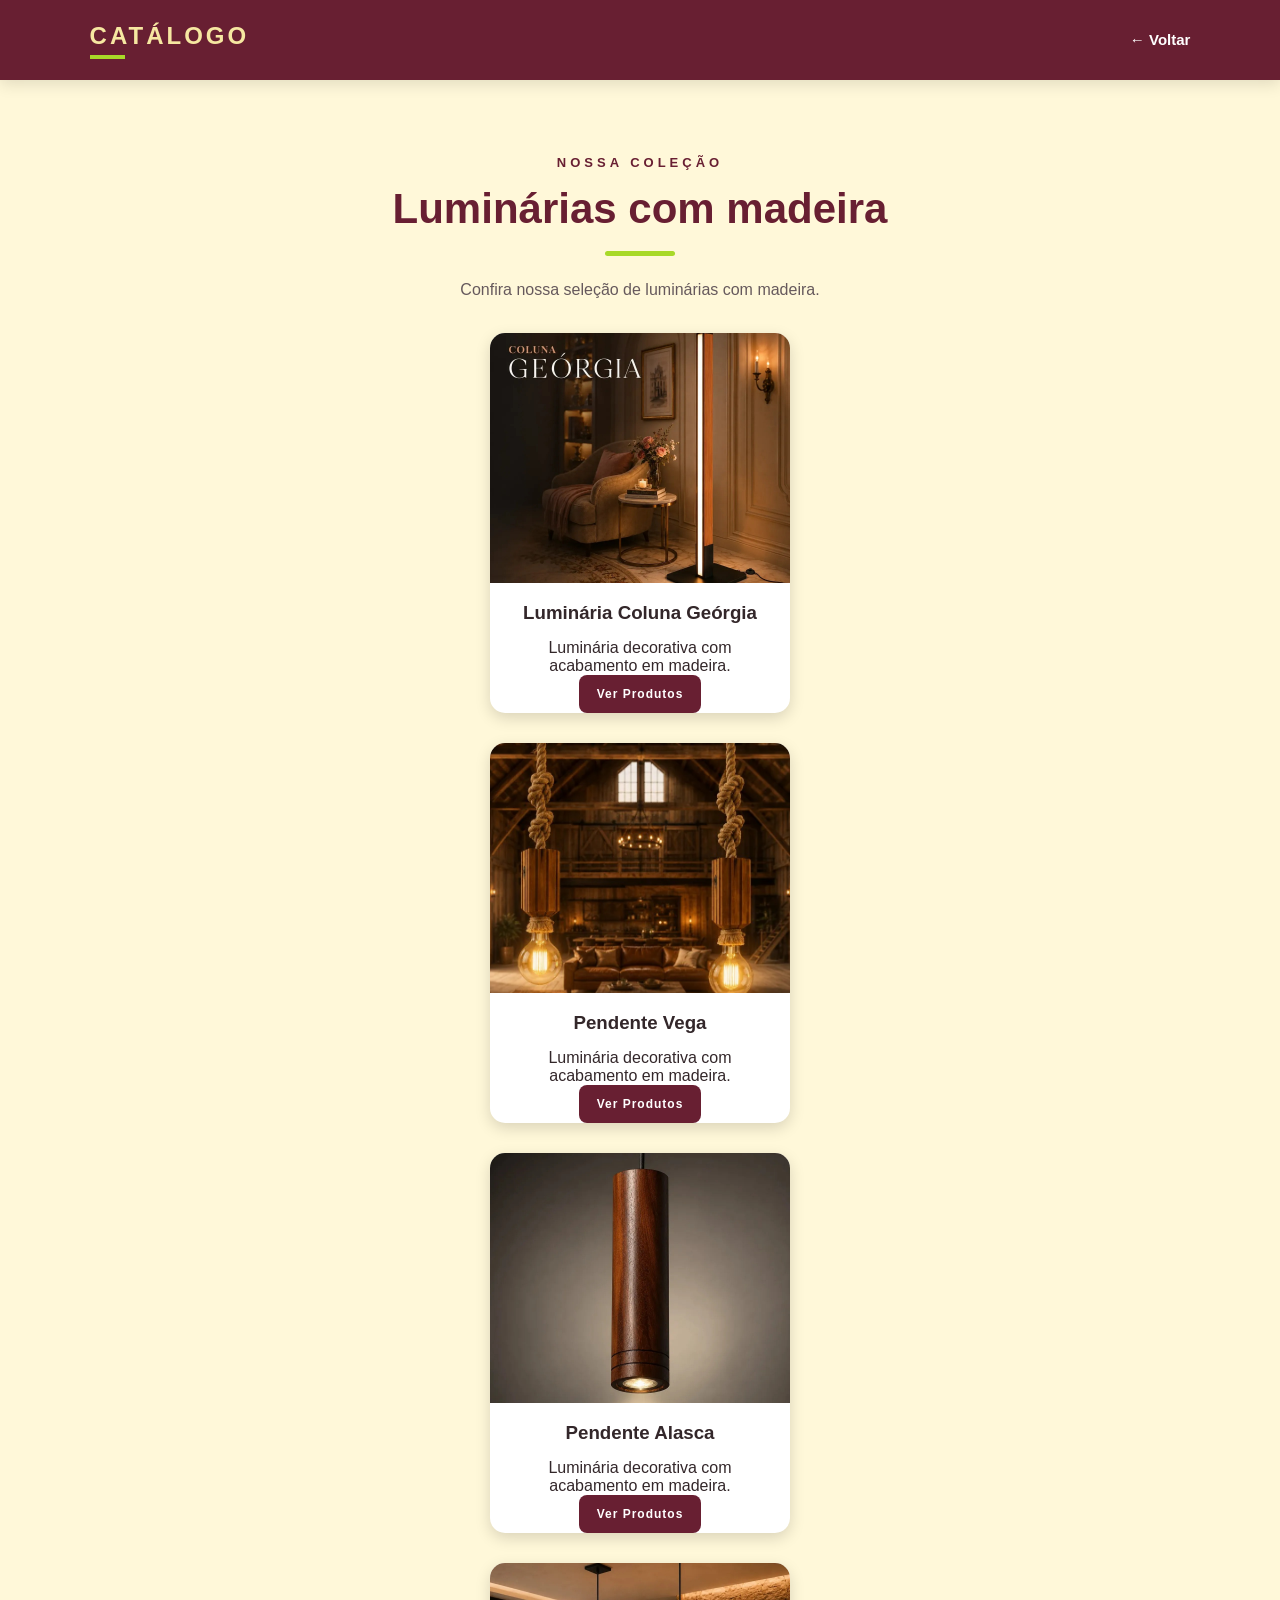
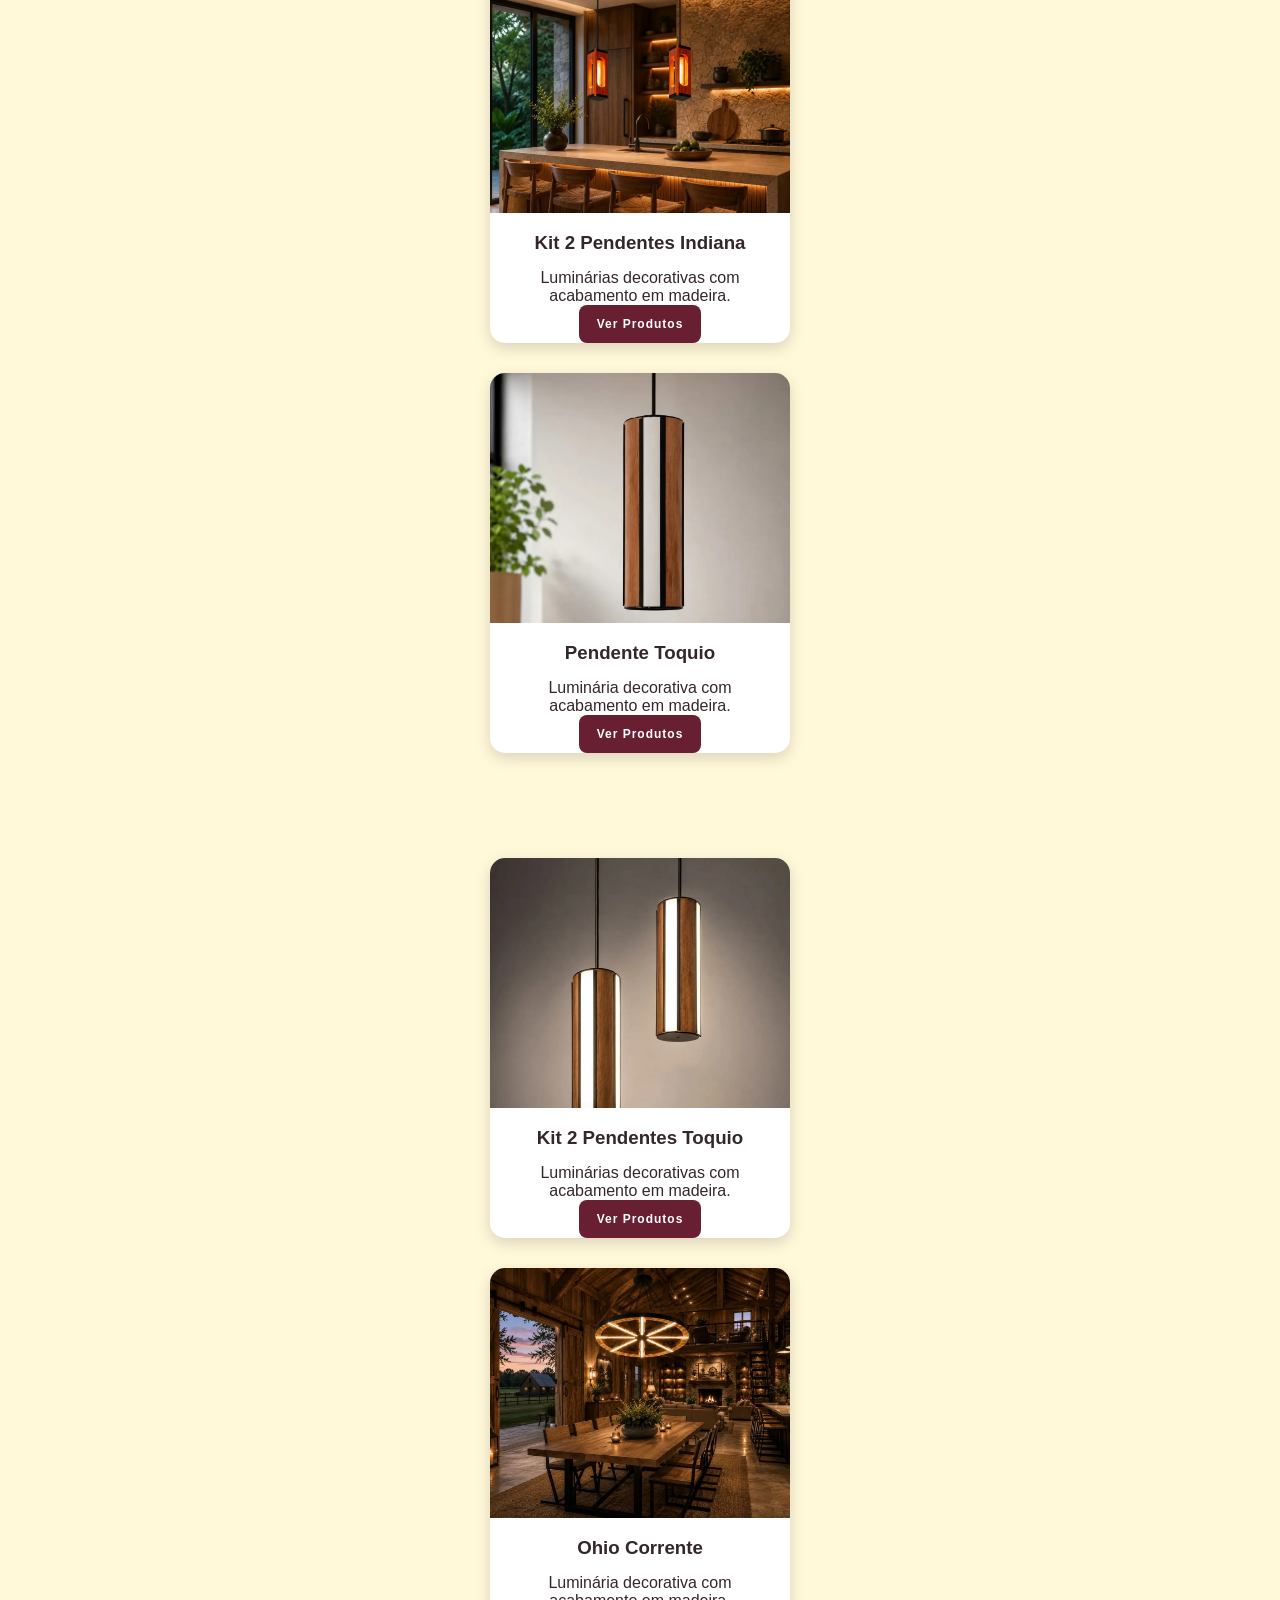
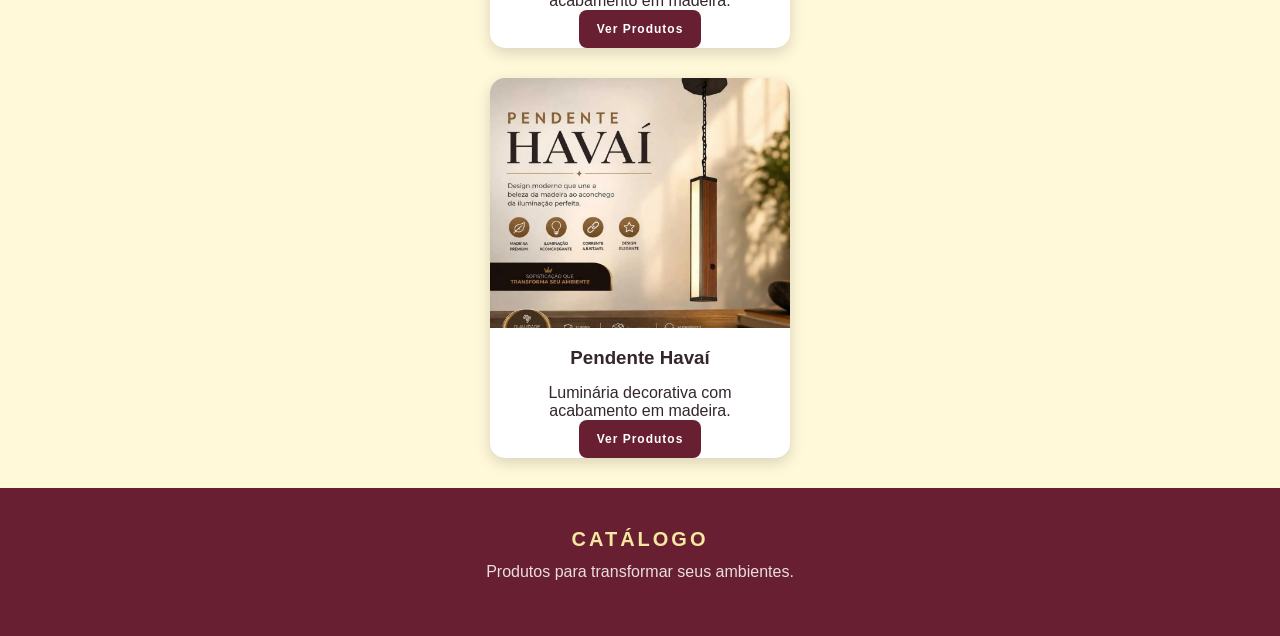
==== luminaria-madeira.html @ 4311e9a2 "Add files via upload" ====
<!DOCTYPE html>
<html lang="pt-br">

<head>
    <meta charset="UTF-8">
    <meta name="viewport" content="width=device-width, initial-scale=1.0">
    <title>Luminárias com Madeira</title>

    <link rel="stylesheet" href="style.css">
</head>

<body>

    <header>

        <div class="logo">
            CATÁLOGO
        </div>

        <nav>
            <a href="index.html">← Voltar</a>
        </nav>

    </header>

    <main>

        <section class="introducao">

            <p class="subtitulo">NOSSA COLEÇÃO</p>

            <h1>Luminárias com madeira</h1>

            <div class="linha-decorativa"></div>

            <p class="descricao">
                Confira nossa seleção de luminárias com madeira.
            </p>

            <div class="produto">
                <img src="lumimadeira1.jpg" alt="Luminária Coluna Geórgia">

                <h3>Luminária Coluna Geórgia</h3>
                <p>
                    Luminária decorativa com acabamento em madeira.
                
                </p>
                <a href="https://www.mercadolivre.com.br/luminaria-europeia-chao-coluna-georgia-madeira-macica-sala/up/MLBU4331470959?pdp_filters=item_id%3AMLB4907155033&matt_tool=38524122#origin=share&sid=share&wid=MLB4907155033&action=copy" target="_blank" class="botao">
                  Ver Produtos
                </a>
            </div>

             <div class="produto">
                <img src="lumimadeira2.png" alt="Pendente Vega">

                <h3>Pendente Vega</h3>
                <p>
                    Luminária decorativa com acabamento em madeira.
                
                </p>
                <a href="https://www.mercadolivre.com.br/pendente-madeira-macica-e-corda-rustico-com-lampada/up/MLBU4342665678?pdp_filters=item_id%3AMLB4901611303&matt_tool=38524122&ua=Ly9K7rNHJAlGbEBSDoLhAKdr9fubIx6uHTnP1hQqVkFIDdyT#origin=share&sid=share&wid=MLB4901611303&action=copy" target="_blank" class="botao">
                  Ver Produtos
                </a>
            </div>

             <div class="produto">
                <img src="lumimadeira3.png" alt="Pendente Alasca">

                <h3>Pendente Alasca</h3>
                <p>
                    Luminária decorativa com acabamento em madeira.
                
                </p>
                <a href="https://www.mercadolivre.com.br/spot-pendente-alasca-led-madeira-teto-direcionavel-7w/up/MLBU4324089430?pdp_filters=item_id%3AMLB4893243059&matt_tool=38524122&ua=d6dALUUL7E9By0cmELNbXDSAazCf6r737sClYa7l7FTOV6yF#origin=share&sid=share&wid=MLB4893243059&action=copy" target="_blank" class="botao">
                  Ver Produtos
                </a>
            </div>

            <div class="produto">
                <img src="lumimadeira4.jpg" alt="Kit 2 Pendentes Indiana">

                <h3>Kit 2 Pendentes Indiana</h3>
                <p>
                    Luminárias decorativas com acabamento em madeira.
                
                </p>
                <a href="https://www.mercadolivre.com.br/kit-2-pendente-vertical-indiana-e27-para-lampada-t30-4w-biv/up/MLBU4446849825?pdp_filters=item_id%3AMLB4953672215&attributes=COLOR%3AMLBU4446849825&matt_tool=38524122&ua=_TdAHFTKvfPqXlDRbjXsCIjTr7pTylJTgnE_tmw9tTJZkO7Q#origin=share&sid=share&wid=MLB4953672215&action=copy" target="_blank" class="botao">
                  Ver Produtos
                </a>
            </div>

            <div class="produto">
                <img src="lumimadeira5.jpg" alt="Pendente Toquio">

                <h3>Pendente Toquio</h3>
                <p>
                    Luminária decorativa com acabamento em madeira.
                
                </p>
                <a href="https://www.mercadolivre.com.br/pendente-vertical-toquio-madeira-macica-led-18w-2000lm-bivol/up/MLBU4390227346?pdp_filters=item_id%3AMLB4923242179&matt_tool=38524122&ua=jVMBgyjzSawdZmRCRTjImvGx90pwaL6gDAbIVPw_NLKu-Ykd#origin=share&sid=share&wid=MLB4923242179&action=copy" target="_blank" class="botao">
                  Ver Produtos
                </a>
            </div>
        </section>

         <div class="produto">
                <img src="lumimadeira6.jpg" alt="Kit 2 Pendentes Toquio">

                <h3>Kit 2 Pendentes Toquio</h3>
                <p>
                    Luminárias decorativas com acabamento em madeira.
                
                </p>
                <a href="https://www.mercadolivre.com.br/kit-2-pendentes-toquio-madeira-macica-led-18w-2000lm-biv/up/MLBU4523083836?pdp_filters=item_id%3AMLB7296012794&matt_tool=38524122&ua=DOeuZ9Yf65xNIz77amoz6bzMn_jE4a7JejJ4dv6SkRQExPUG#origin=share&sid=share&wid=MLB7296012794&action=copy" target="_blank" class="botao">
                  Ver Produtos
                </a>
            </div>

            <div class="produto">
                <img src="lumimadeira7.jpg" alt="Ohio Corrente">

                <h3>Ohio Corrente</h3>
                <p>
                    Luminária decorativa com acabamento em madeira.
                
                </p>
                <a href="https://www.mercadolivre.com.br/pendente-led-ohio-50w-madeira-macica-e-corrente/up/MLBU4461559975?pdp_filters=item_id%3AMLB7275226524&matt_tool=38524122&ua=Jq63ps0DpaVmz49heVE2nHLa3TvMG98jSvNe5Do2j-mtvQbP#origin=share&sid=share&wid=MLB7275226524&action=copy" target="_blank" class="botao">
                  Ver Produtos
                </a>
            </div>

            <div class="produto">
                <img src="lumimadeira8.jpg" alt="Pendente Havaí">

                <h3>Pendente Havaí</h3>
                <p>
                    Luminária decorativa com acabamento em madeira.
                
                </p>
                <a href="https://www.mercadolivre.com.br/luminaria-pendente-led-havai-36w-4000lm-madeira-macica-biv/up/MLBU4390169106?pdp_filters=item_id%3AMLB7216592074&matt_tool=38524122&ua=W0IWq6S08TPo_4RADE1Y6Y3Ltj_fU_Ki2AwvAqtowSYJBHXl#origin=share&sid=share&wid=MLB7216592074&action=copy" target="_blank" class="botao">
                  Ver Produtos
                </a>
            </div>
        </section>

    </main>

    <footer>

        <div class="footer-logo">
            CATÁLOGO
        </div>

        <p>
            Produtos para transformar seus ambientes.
        </p>

    </footer>

</body>

</html>
---- style.css ----
/* ==============================
   CONFIGURAÇÕES GERAIS
================================ */

* {
    margin: 0;
    padding: 0;
    box-sizing: border-box;
}

:root {
    --amarelo: #F6E7A1;
    --amarelo-claro: #FFF8D9;
    --bordo: #681F32;
    --bordo-escuro: #481321;
    --verde: #A8D928;
    --verde-escuro: #7FAE12;
    --branco: #FFFFFF;
    --texto: #33272A;
}

body {
    font-family: Arial, Helvetica, sans-serif;
    background: var(--amarelo-claro);
    color: var(--texto);
}


/* ==============================
   CABEÇALHO
================================ */

header {
    height: 80px;
    padding: 0 7%;
    display: flex;
    align-items: center;
    justify-content: space-between;

    background-color: var(--bordo);

    box-shadow: 0 4px 15px rgba(0,0,0,0.12);
}

.logo {
    color: var(--amarelo);
    font-size: 24px;
    font-weight: bold;
    letter-spacing: 3px;
}

.logo::after {
    content: "";
    display: block;

    width: 35px;
    height: 4px;

    margin-top: 5px;

    background-color: var(--verde);
}

nav a {
    color: white;
    text-decoration: none;

    font-size: 15px;
    font-weight: bold;

    transition: 0.3s;
}

nav a:hover {
    color: var(--verde);
}


/* ==============================
   INTRODUÇÃO
================================ */

main {
    width: 90%;
    max-width: 1200px;

    margin: auto;
}

.introducao {
    text-align: center;

    padding: 75px 20px 45px;
}

.subtitulo {
    color: var(--bordo);

    font-size: 13px;
    font-weight: bold;

    letter-spacing: 4px;

    margin-bottom: 15px;
}

h1 {
    font-size: 42px;

    color: var(--bordo);

    margin-bottom: 18px;
}

.linha-decorativa {
    width: 70px;
    height: 5px;

    margin: auto;

    background-color: var(--verde);

    border-radius: 20px;
}

.descricao {
    max-width: 600px;

    margin: 20px auto 0;

    line-height: 1.7;

    color: #66595C;
}


/* ==============================
   CARDS
================================ */

.categorias {
    display: grid;

    grid-template-columns: repeat(2, 1fr);

    gap: 30px;

    padding-bottom: 80px;
}

.card {
    display: flex;

    min-height: 300px;

    background-color: var(--branco);

    border-radius: 22px;

    overflow: hidden;

    box-shadow: 0 10px 30px rgba(104,31,50,0.12);

    transition:
        transform 0.35s ease,
        box-shadow 0.35s ease;
}

.card:hover {
    transform: translateY(-8px);

    box-shadow: 0 18px 40px rgba(104,31,50,0.22);
}


/* ==============================
   IMAGENS
================================ */

.imagem-container {
    width: 48%;

    min-height: 300px;

    overflow: hidden;

    background-color: #eee;
}

.imagem-container img {
    width: 100%;
    height: 100%;

    object-fit: cover;

    display: block;

    transition: transform 0.5s ease;
}

.card:hover .imagem-container img {
    transform: scale(1.07);
}


/* ==============================
   CONTEÚDO DO CARD
================================ */

.card-conteudo {
    width: 52%;

    padding: 30px 25px;

    display: flex;
    flex-direction: column;

    justify-content: center;
}

.numero {
    color: var(--verde-escuro);

    font-size: 13px;

    font-weight: bold;

    letter-spacing: 2px;

    margin-bottom: 10px;
}

.card h2 {
    color: var(--bordo);

    font-size: 25px;

    line-height: 1.15;

    margin-bottom: 15px;
}

.card p {
    color: #76686C;

    font-size: 14px;

    line-height: 1.6;

    margin-bottom: 22px;
}


/* ==============================
   BOTÃO
================================ */

.botao {
    width: fit-content;

    display: inline-flex;

    align-items: center;

    gap: 12px;

    padding: 12px 18px;

    background-color: var(--bordo);

    color: white;

    text-decoration: none;

    border-radius: 8px;

    font-size: 12px;

    font-weight: bold;

    letter-spacing: 1px;

    transition: 0.3s;
}

.botao span {
    color: var(--verde);

    font-size: 18px;

    transition: 0.3s;
}

.botao:hover {
    background-color: var(--bordo-escuro);

    transform: translateX(3px);
}

.botao:hover span {
    transform: translateX(5px);
}


/* ==============================
   RODAPÉ
================================ */

footer {
    background-color: var(--bordo);

    color: white;

    text-align: center;

    padding: 40px 20px;
}

.footer-logo {
    color: var(--amarelo);

    font-size: 20px;

    font-weight: bold;

    letter-spacing: 3px;

    margin-bottom: 12px;
}

footer p {
    color: #eadde0;

    margin-bottom: 15px;
}

footer span {
    color: #c9b6bb;

    font-size: 12px;
}


/* ==============================
   ANIMAÇÃO
================================ */

.card {
    opacity: 0;

    transform: translateY(25px);

    animation: aparecer 0.7s ease forwards;
}

.card:nth-child(1) {
    animation-delay: 0.1s;
}

.card:nth-child(2) {
    animation-delay: 0.2s;
}

.card:nth-child(3) {
    animation-delay: 0.3s;
}

.card:nth-child(4) {
    animation-delay: 0.4s;
}

@keyframes aparecer {

    from {
        opacity: 0;
        transform: translateY(25px);
    }

    to {
        opacity: 1;
        transform: translateY(0);
    }

}


/* ==============================
   CELULAR
================================ */

@media (max-width: 800px) {

    header {
        padding: 0 5%;
    }

    h1 {
        font-size: 32px;
    }

    .categorias {
        grid-template-columns: 1fr;
    }

    .card {
        min-height: 260px;
    }

    .imagem-container {
        min-height: 260px;
    }

}


@media (max-width: 550px) {

    .introducao {
        padding-top: 50px;
    }

    h1 {
        font-size: 28px;
    }

    .card {
        flex-direction: column;
    }

    .imagem-container {
        width: 100%;
        height: 220px;
        min-height: 220px;
    }

    .card-conteudo {
        width: 100%;
        padding: 25px;
    }

}
.produto{
    width: 300px;
    margin: 30px auto;
    background: white;
    border-radius: 15px;
    overflow: hidden;
    text-align: center;
    box-shadow: 0 5px 15px rgba(0,0,0,.15);
}

.produto img{
    width: 100%;
    height: 250px;
    object-fit: cover;
}

.produto h3{
    margin: 15px 0;
}

.produto p{
    padding: 0 15px;
}

.produto button{
    margin: 15px;
    padding: 10px 20px;
    border: none;
    border-radius: 20px;
    cursor: pointer;
}
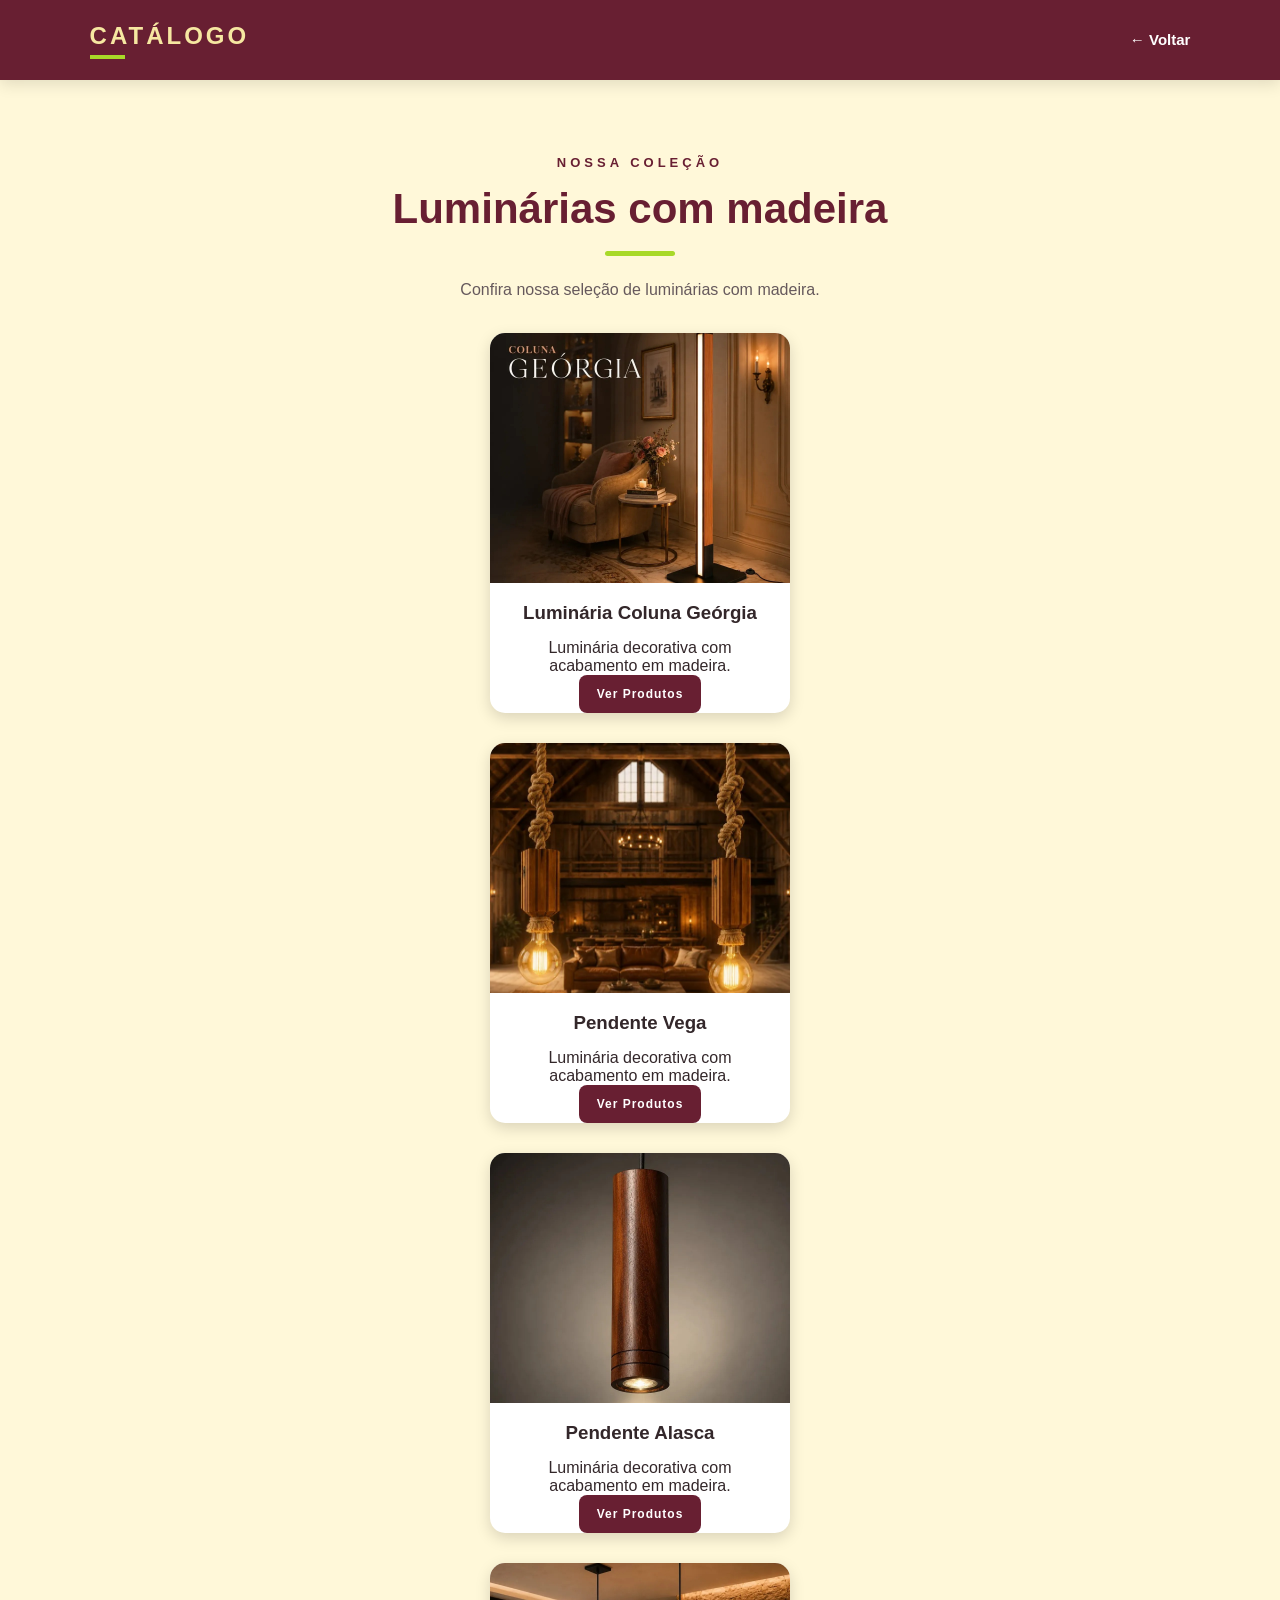
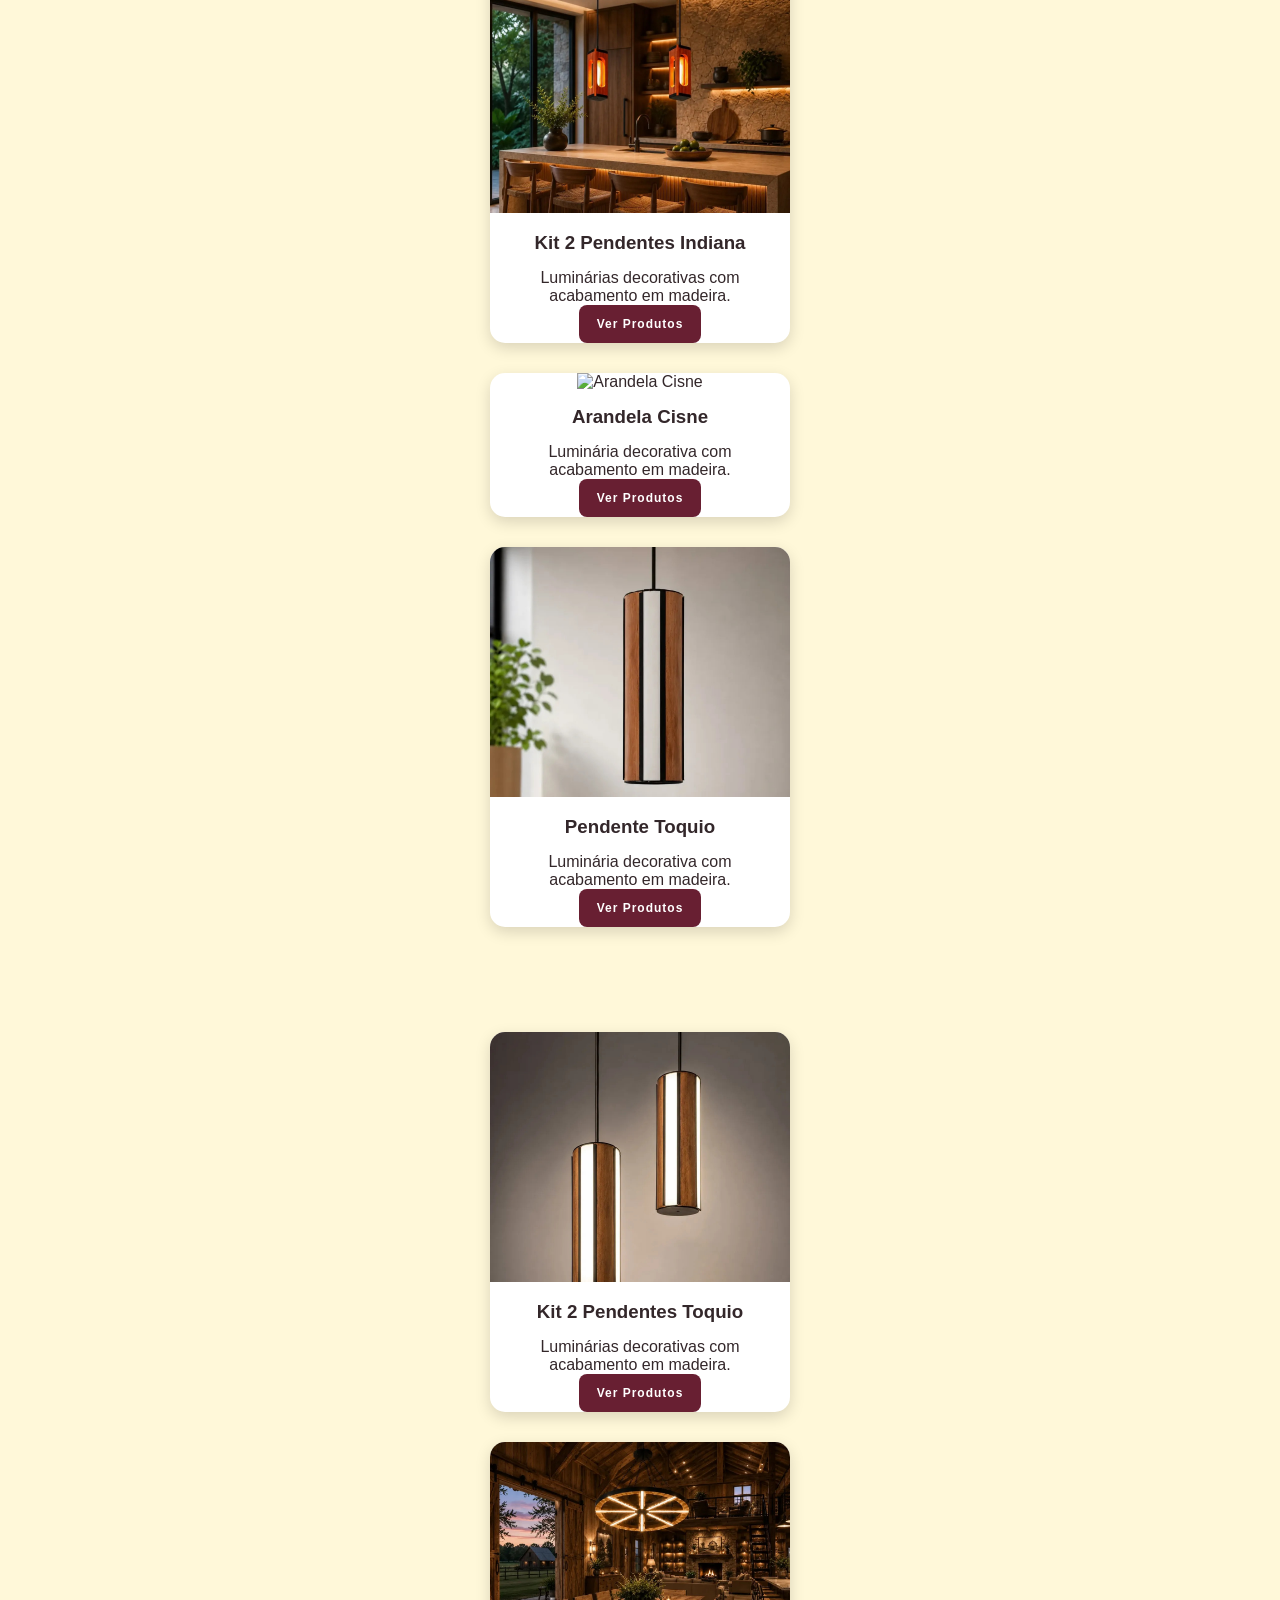
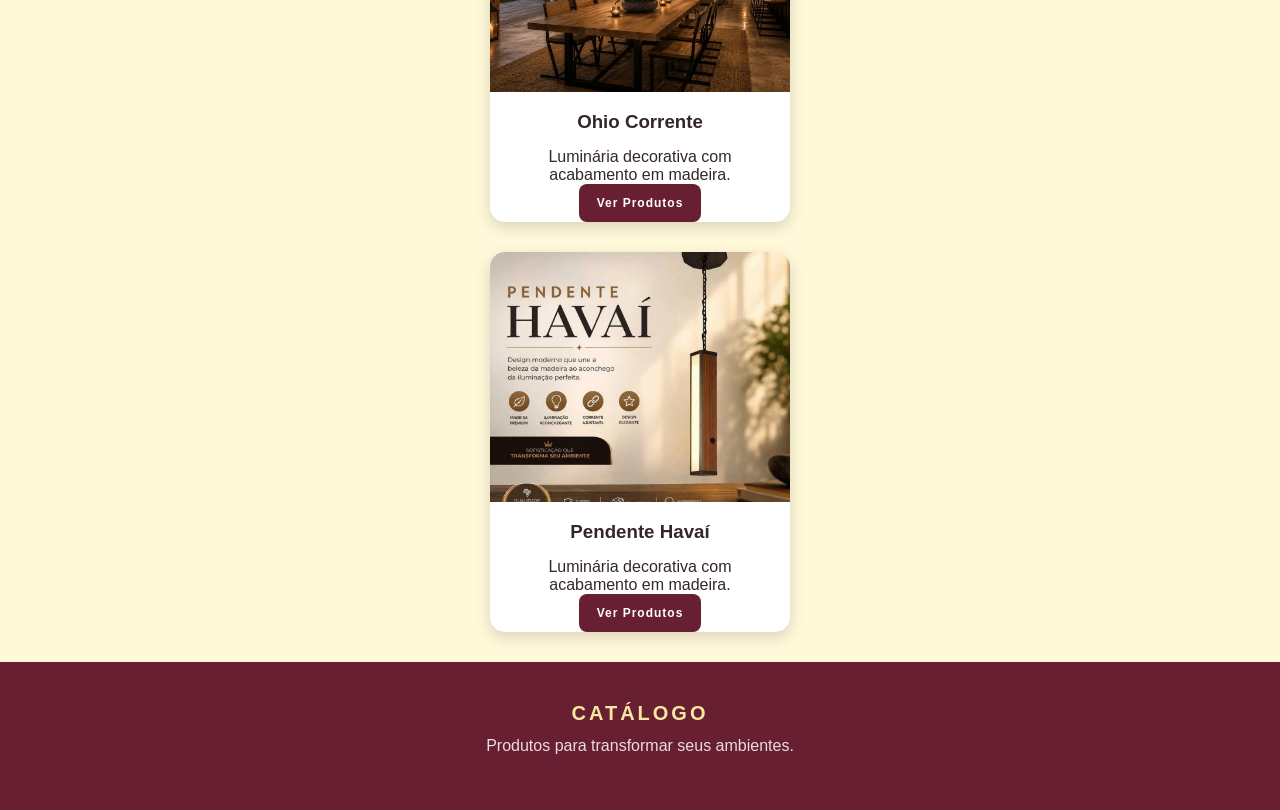
==== commit 75832ef8: "Update luminaria-madeira.html" ====
--- a/luminaria-madeira.html
+++ b/luminaria-madeira.html
@@ -90,6 +90,19 @@
             </div>
 
             <div class="produto">
+                <img src="lumimadeira9.png" alt="Arandela Cisne">
+
+                <h3>Arandela Cisne</h3>
+                <p>
+                    Luminária decorativa com acabamento em madeira.
+                
+                </p>
+                <a href="https://www.mercadolivre.com.br/kit-2-pendente-vertical-indiana-e27-para-lampada-t30-4w-biv/up/MLBU4446849825?pdp_filters=item_id%3AMLB4953672215&attributes=COLOR%3AMLBU4446849825&matt_tool=38524122&ua=_TdAHFTKvfPqXlDRbjXsCIjTr7pTylJTgnE_tmw9tTJZkO7Q#origin=share&sid=share&wid=MLB4953672215&action=copy" target="_blank" class="botao">
+                  Ver Produtos
+                </a>
+            </div>
+
+            <div class="produto">
                 <img src="lumimadeira5.jpg" alt="Pendente Toquio">
 
                 <h3>Pendente Toquio</h3>
@@ -97,7 +110,7 @@
                     Luminária decorativa com acabamento em madeira.
                 
                 </p>
-                <a href="https://www.mercadolivre.com.br/pendente-vertical-toquio-madeira-macica-led-18w-2000lm-bivol/up/MLBU4390227346?pdp_filters=item_id%3AMLB4923242179&matt_tool=38524122&ua=jVMBgyjzSawdZmRCRTjImvGx90pwaL6gDAbIVPw_NLKu-Ykd#origin=share&sid=share&wid=MLB4923242179&action=copy" target="_blank" class="botao">
+                <a href="https://www.mercadolivre.com.br/arandela-madeira-demolicao-cisne-18w-3-focos-rustica-luxo/up/MLBU4397509093?pdp_filters=item_id%3AMLB7238058880&matt_tool=38524122&ua=yqYqrCD_c8xnxgh2AQD0QrTT62DYuQGAj9RKCYGGg33rbGpO#origin=share&sid=share&wid=MLB7238058880&action=copy" target="_blank" class="botao">
                   Ver Produtos
                 </a>
             </div>
@@ -159,4 +172,4 @@
 
 </body>
 
-</html>+</html>
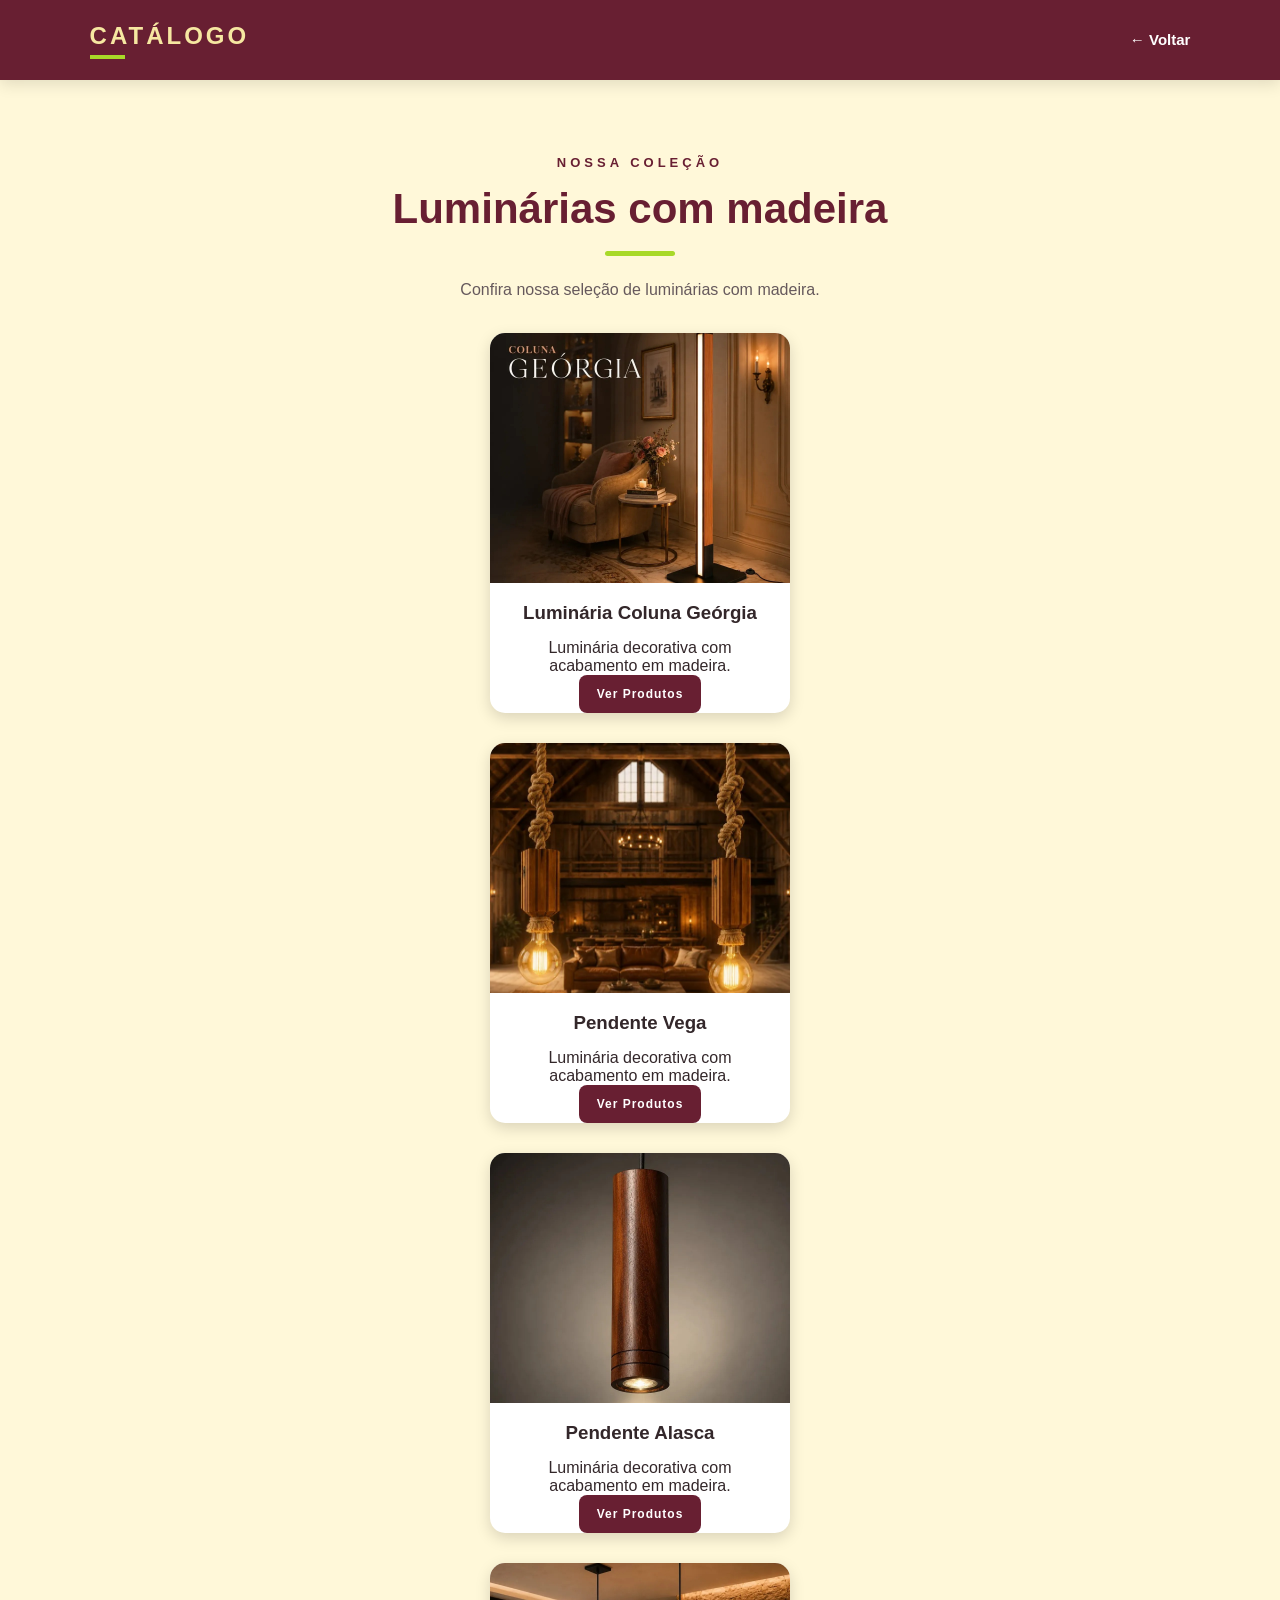
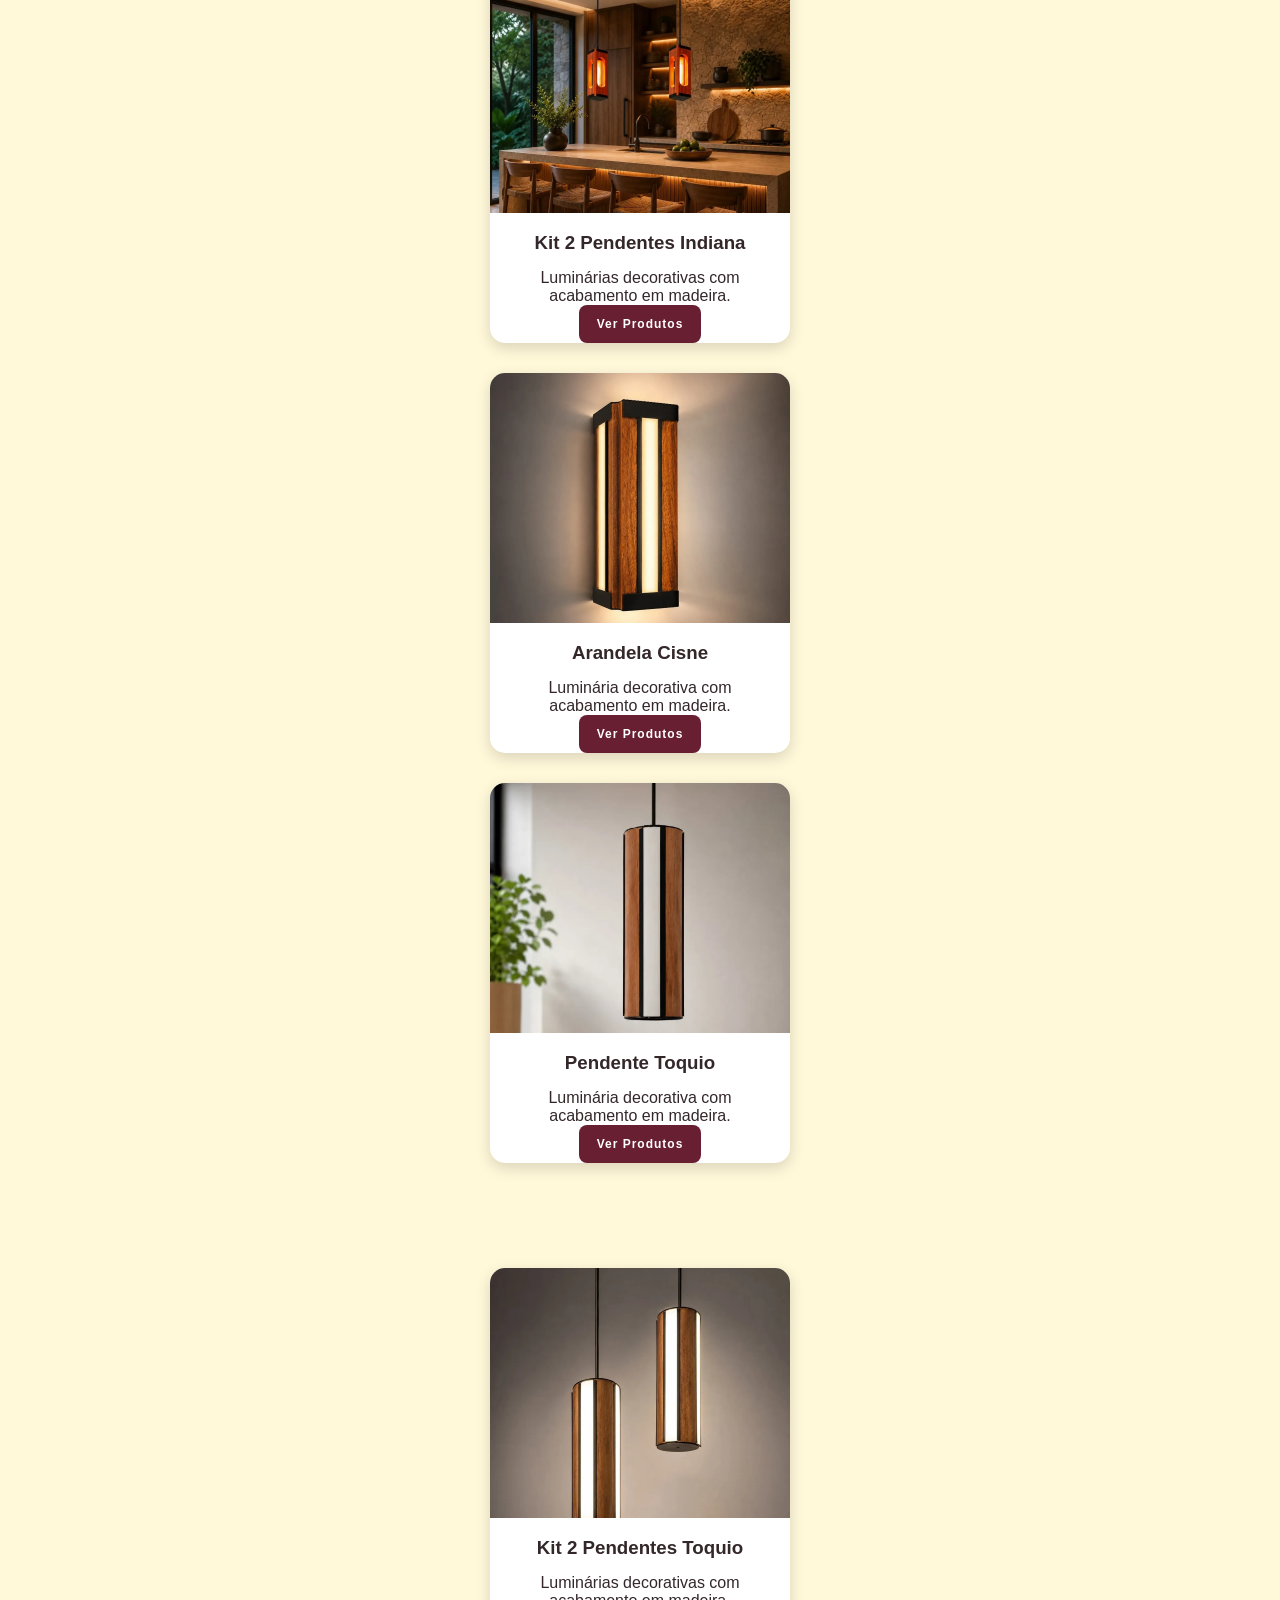
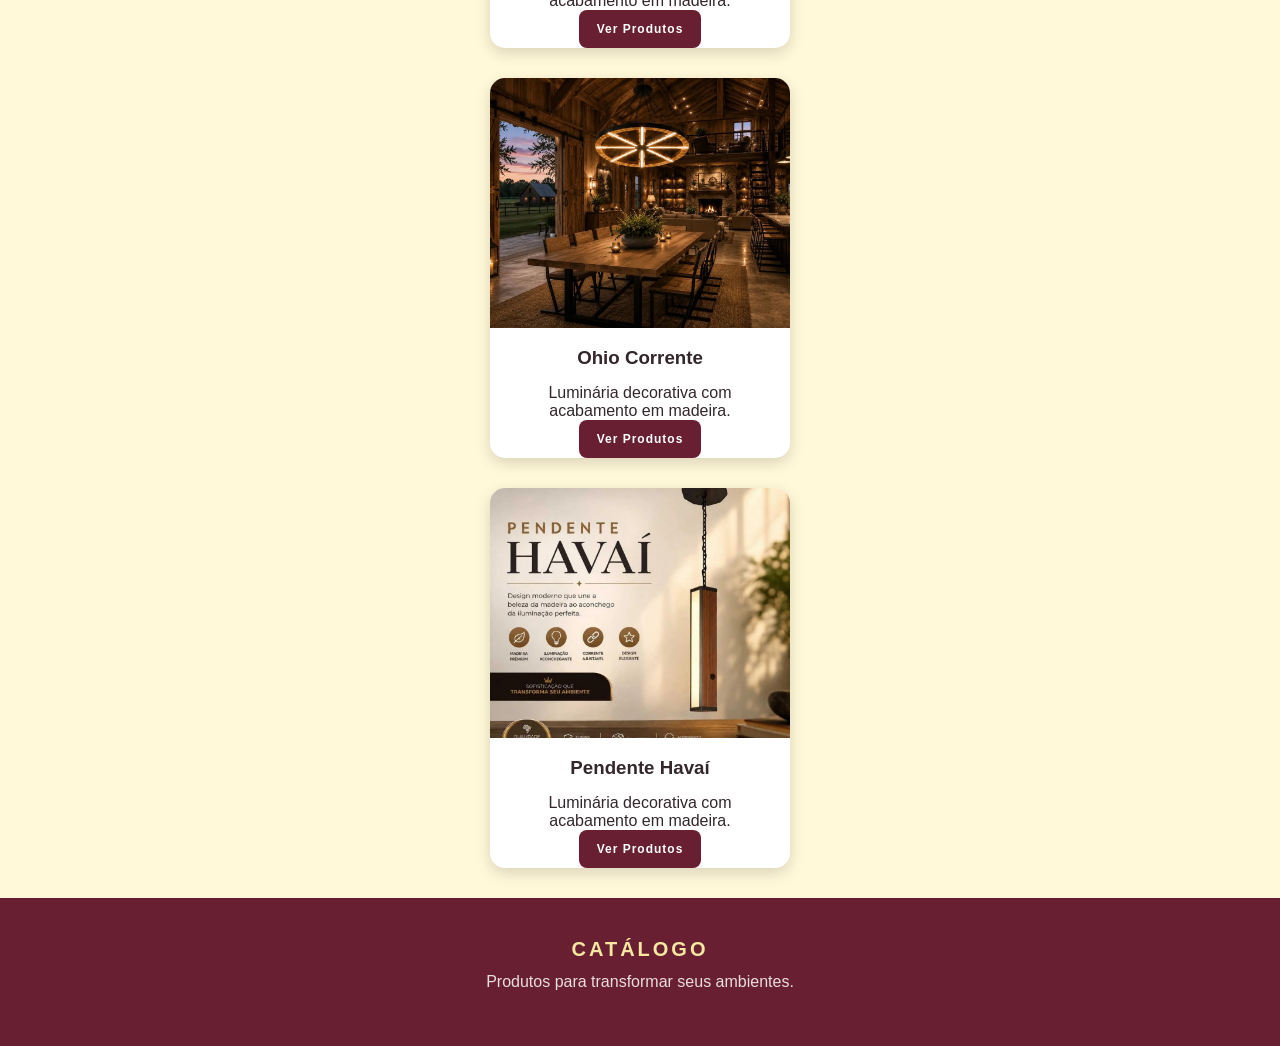
==== commit 2ab3188f: "Update luminaria-madeira.html" ====
--- a/luminaria-madeira.html
+++ b/luminaria-madeira.html
@@ -97,7 +97,7 @@
                     Luminária decorativa com acabamento em madeira.
                 
                 </p>
-                <a href="https://www.mercadolivre.com.br/kit-2-pendente-vertical-indiana-e27-para-lampada-t30-4w-biv/up/MLBU4446849825?pdp_filters=item_id%3AMLB4953672215&attributes=COLOR%3AMLBU4446849825&matt_tool=38524122&ua=_TdAHFTKvfPqXlDRbjXsCIjTr7pTylJTgnE_tmw9tTJZkO7Q#origin=share&sid=share&wid=MLB4953672215&action=copy" target="_blank" class="botao">
+                <a href="https://www.mercadolivre.com.br/arandela-madeira-demolicao-cisne-18w-3-focos-rustica-luxo/up/MLBU4397509093?pdp_filters=item_id%3AMLB7238058880&matt_tool=38524122&ua=yqYqrCD_c8xnxgh2AQD0QrTT62DYuQGAj9RKCYGGg33rbGpO#origin=share&sid=share&wid=MLB7238058880&action=copy" target="_blank" class="botao">
                   Ver Produtos
                 </a>
             </div>
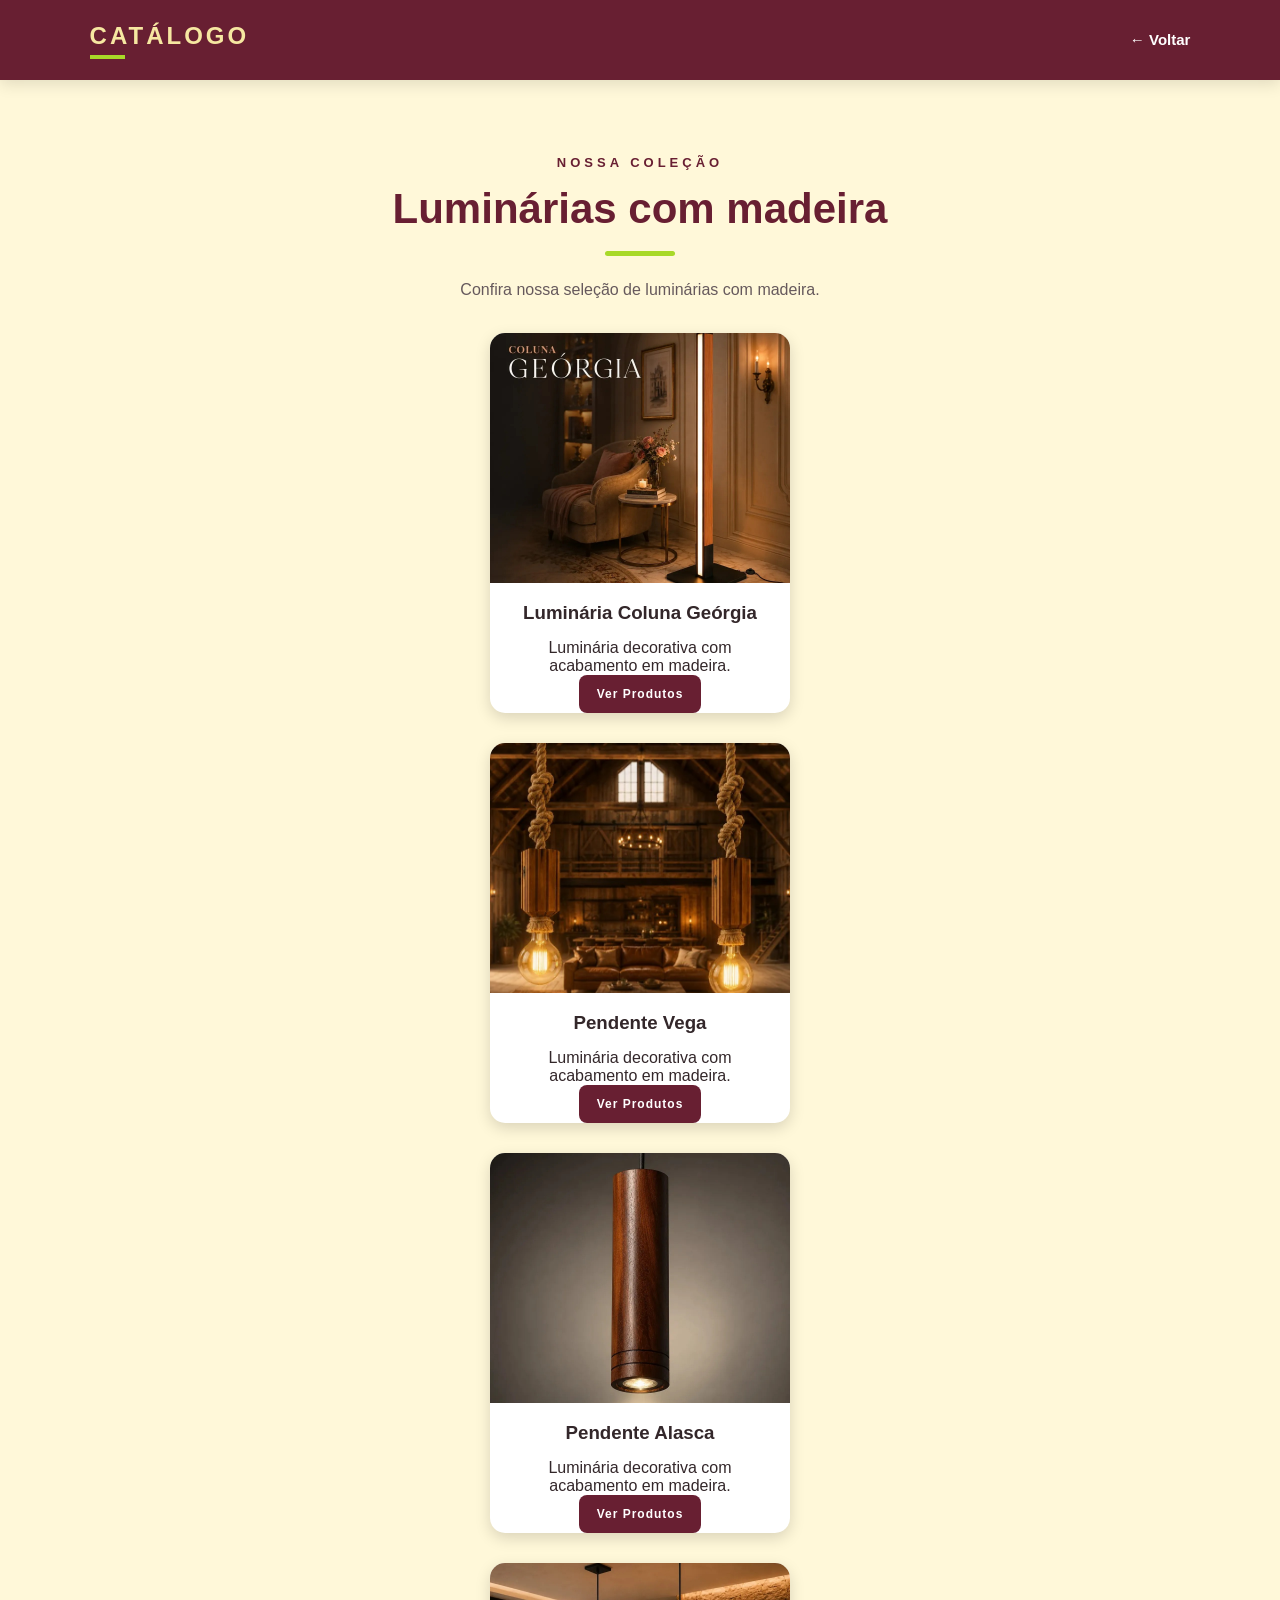
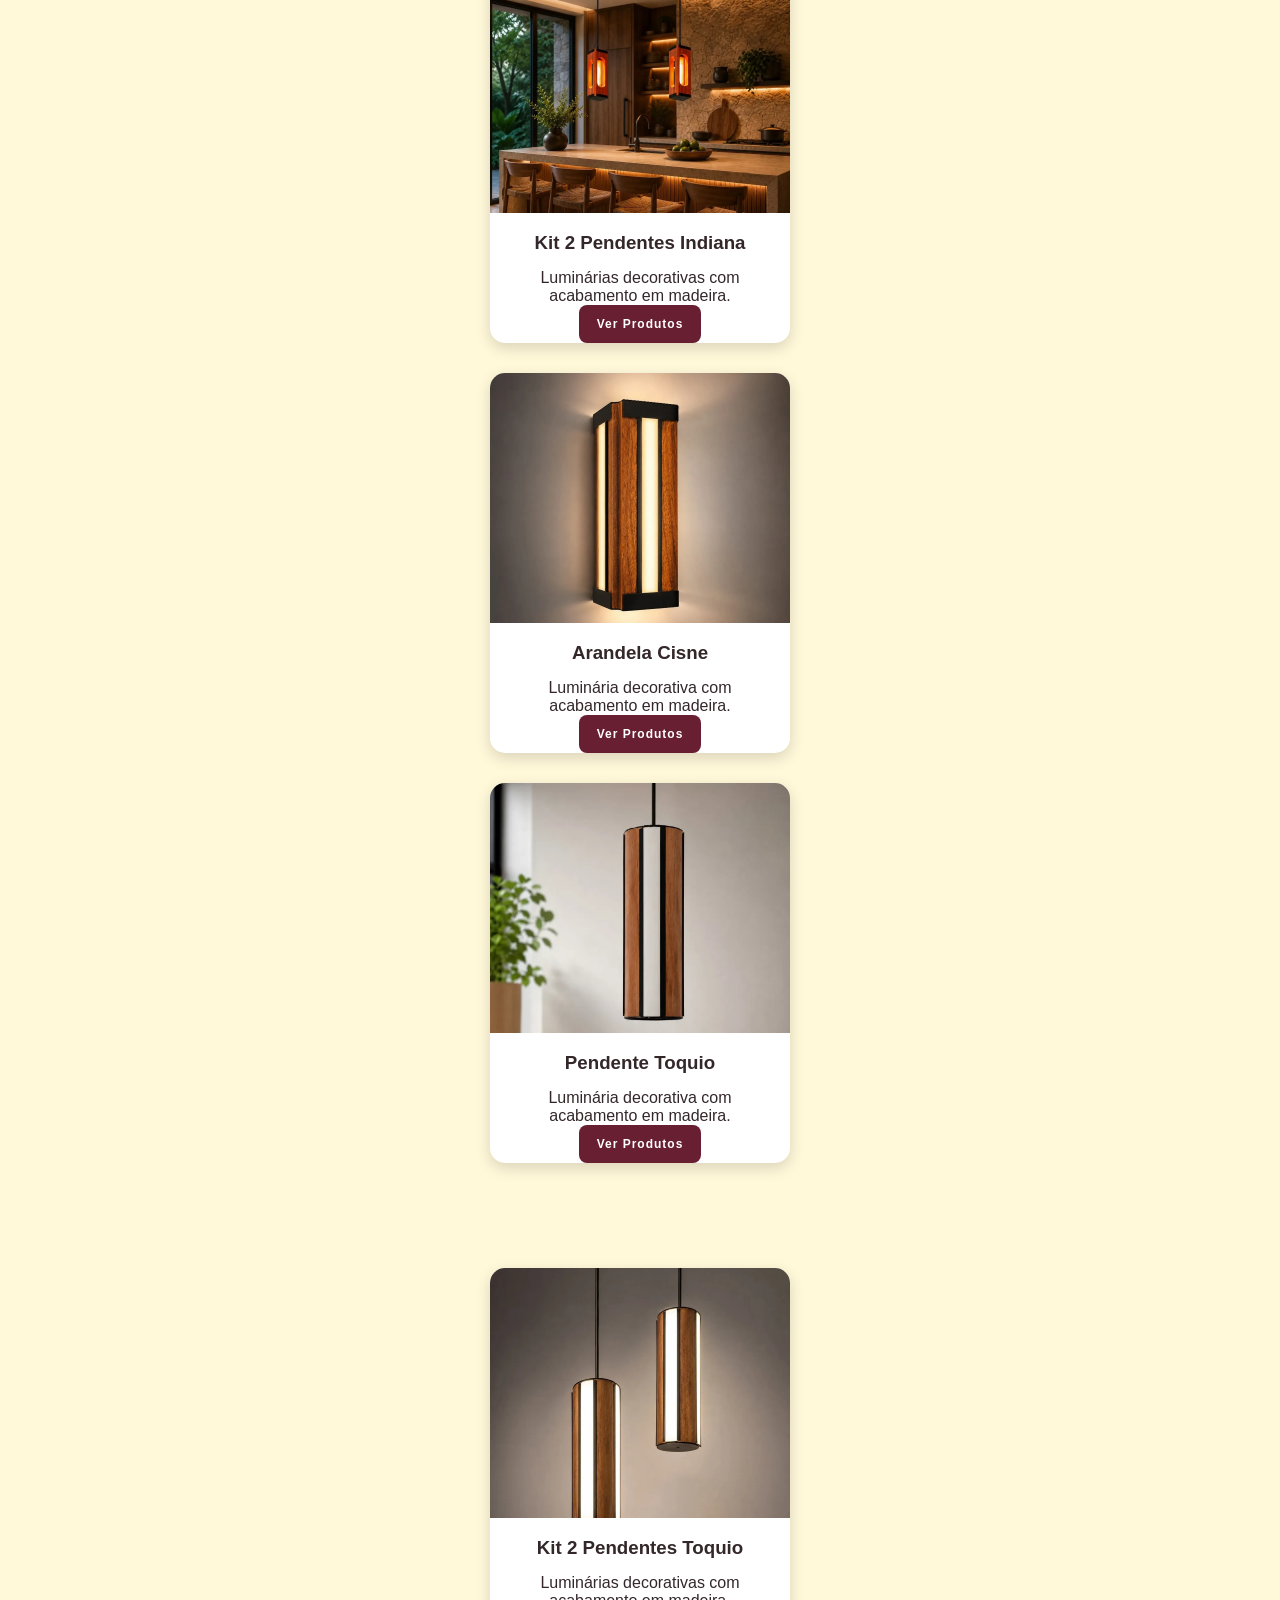
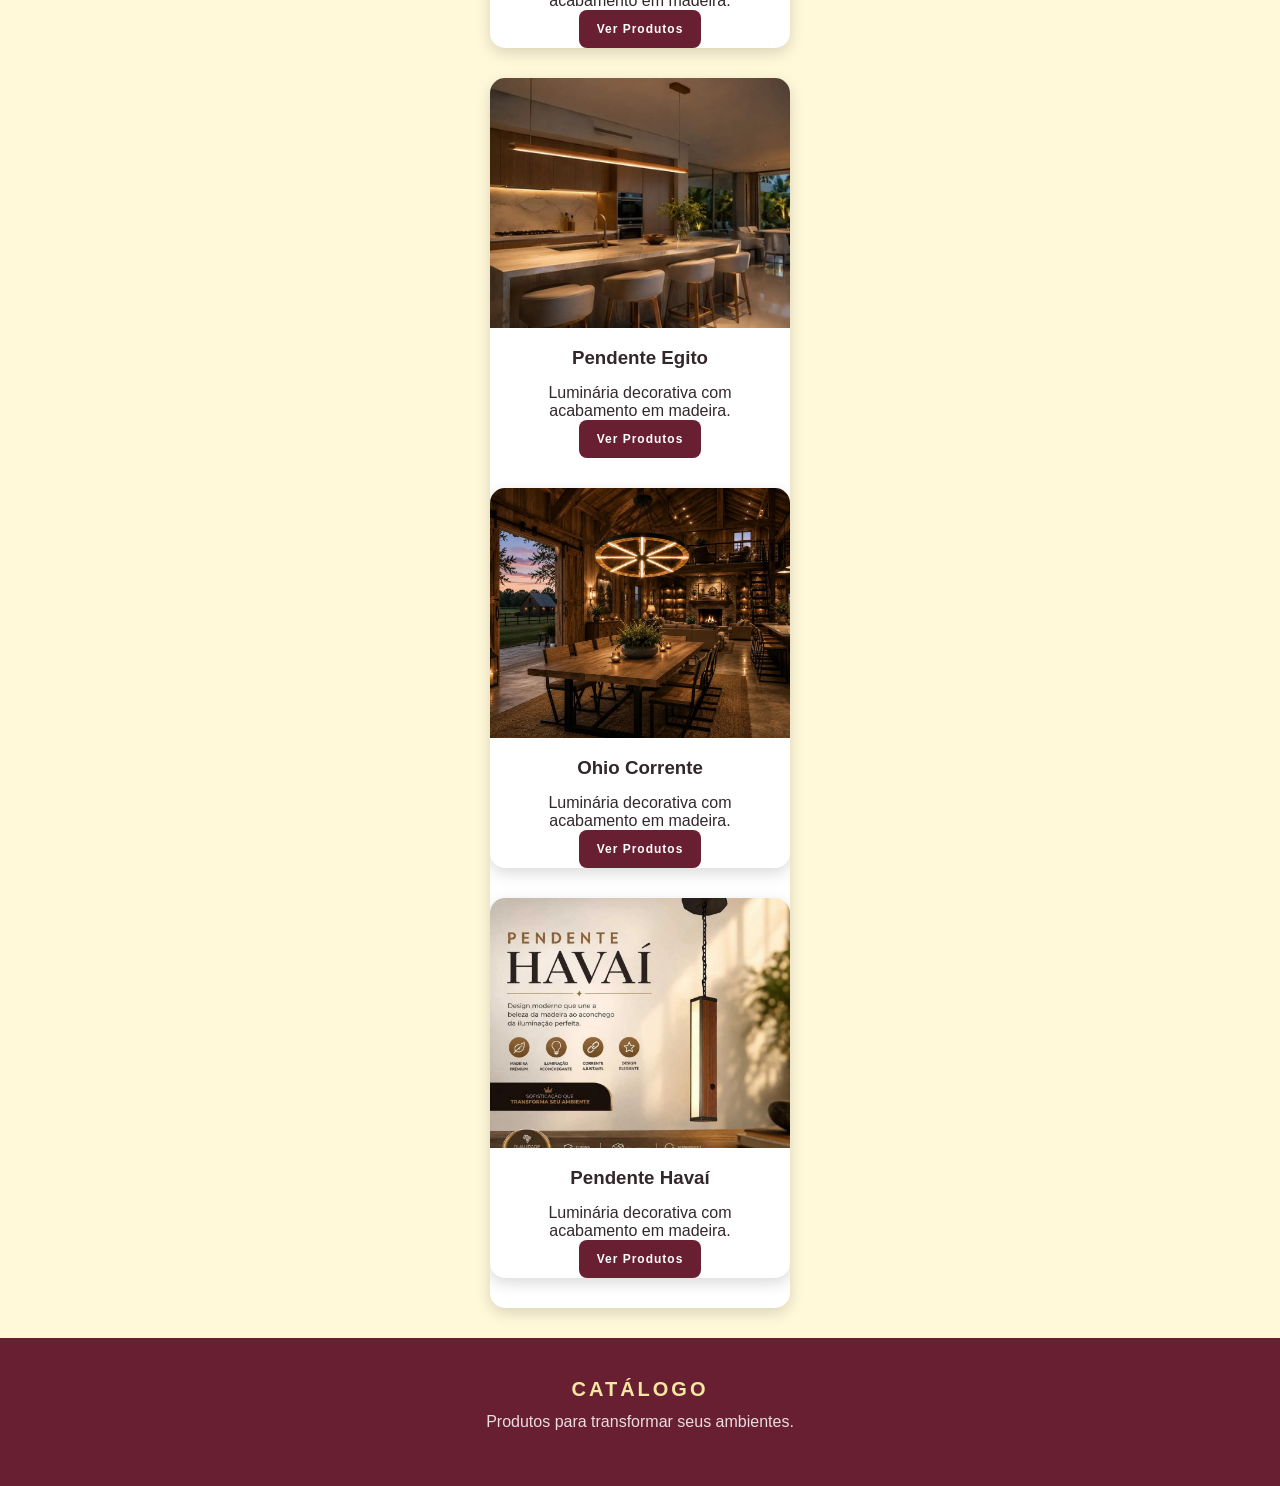
==== commit 167a75e0: "Update luminaria-madeira.html" ====
--- a/luminaria-madeira.html
+++ b/luminaria-madeira.html
@@ -129,6 +129,18 @@
                 </a>
             </div>
 
+        <div class="produto">
+                <img src="lumimadeira10.png" alt="Pendente Egito">
+
+                <h3>Pendente Egito</h3>
+                <p>
+                    Luminária decorativa com acabamento em madeira.
+                
+                </p>
+                <a href="https://shopee.com.br/product/1881919887/23595062047/" target="_blank" class="botao">
+                  Ver Produtos
+                </a>
+
             <div class="produto">
                 <img src="lumimadeira7.jpg" alt="Ohio Corrente">
 
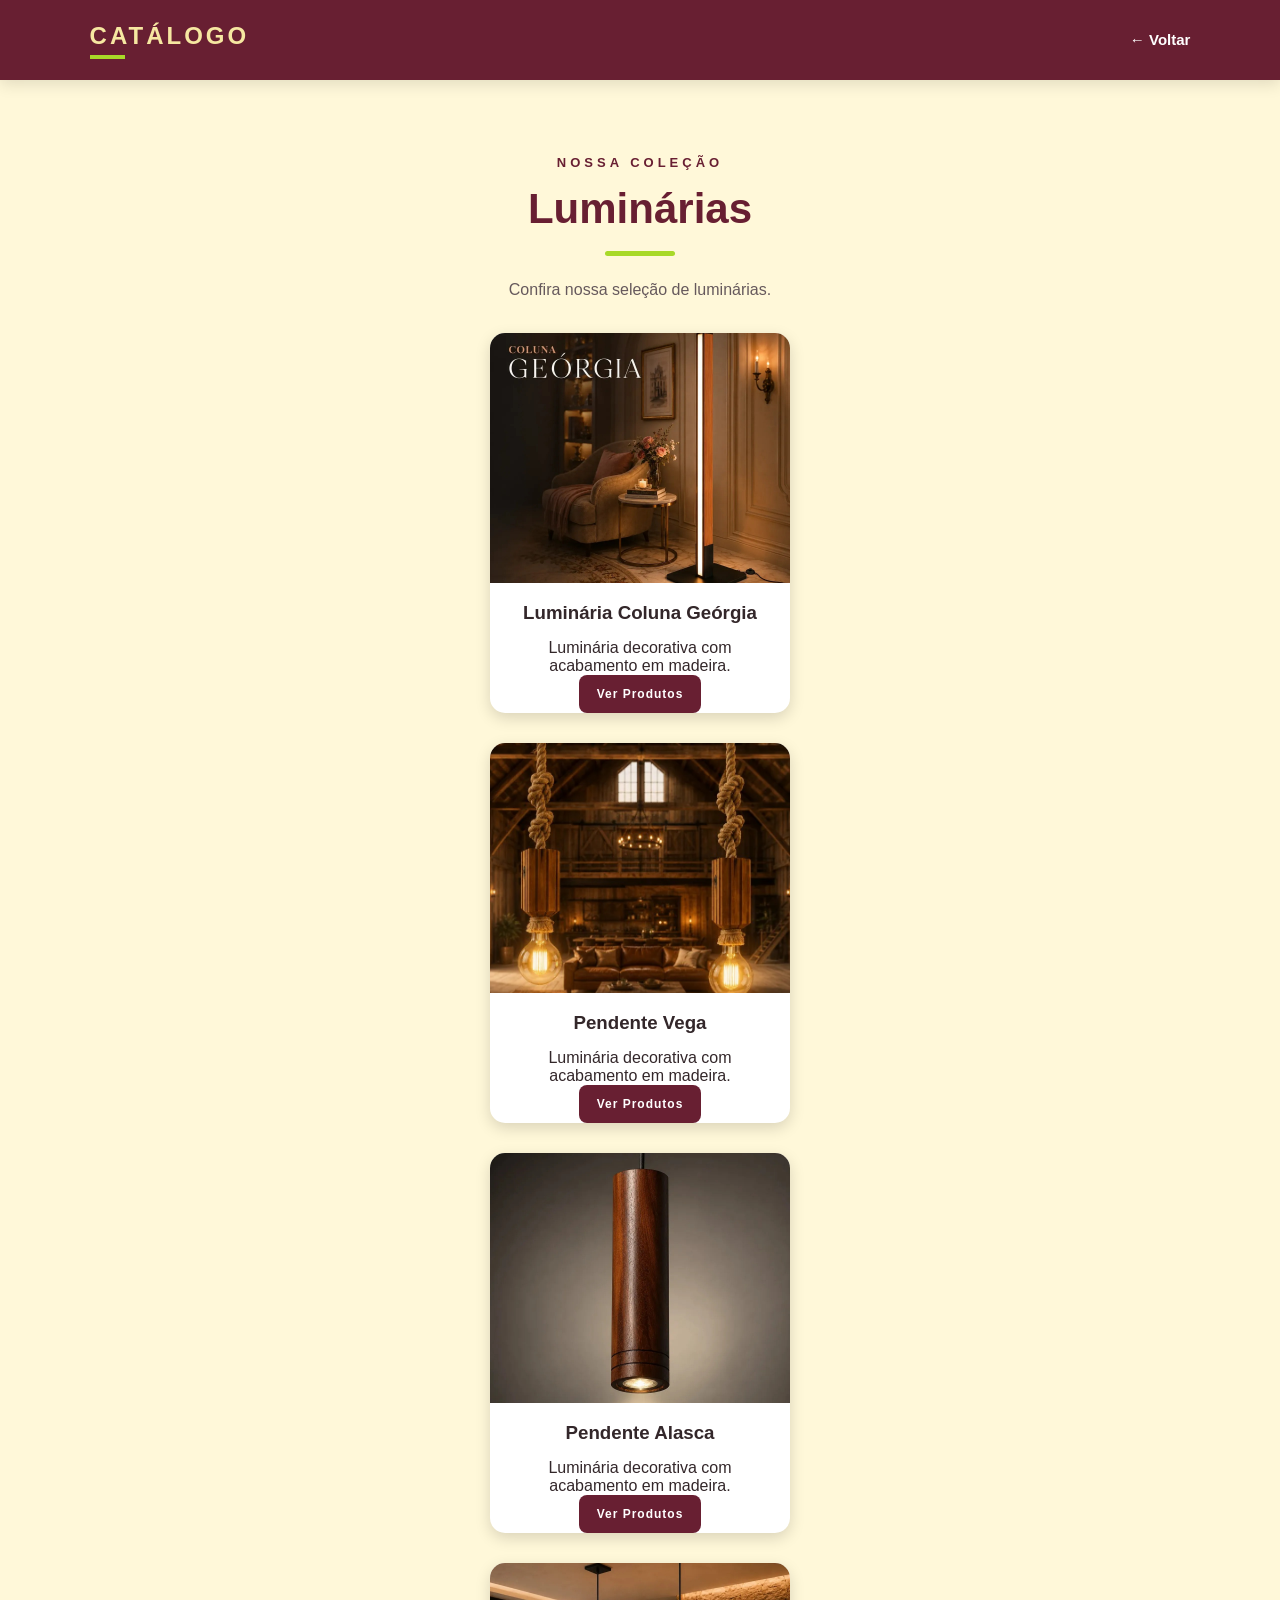
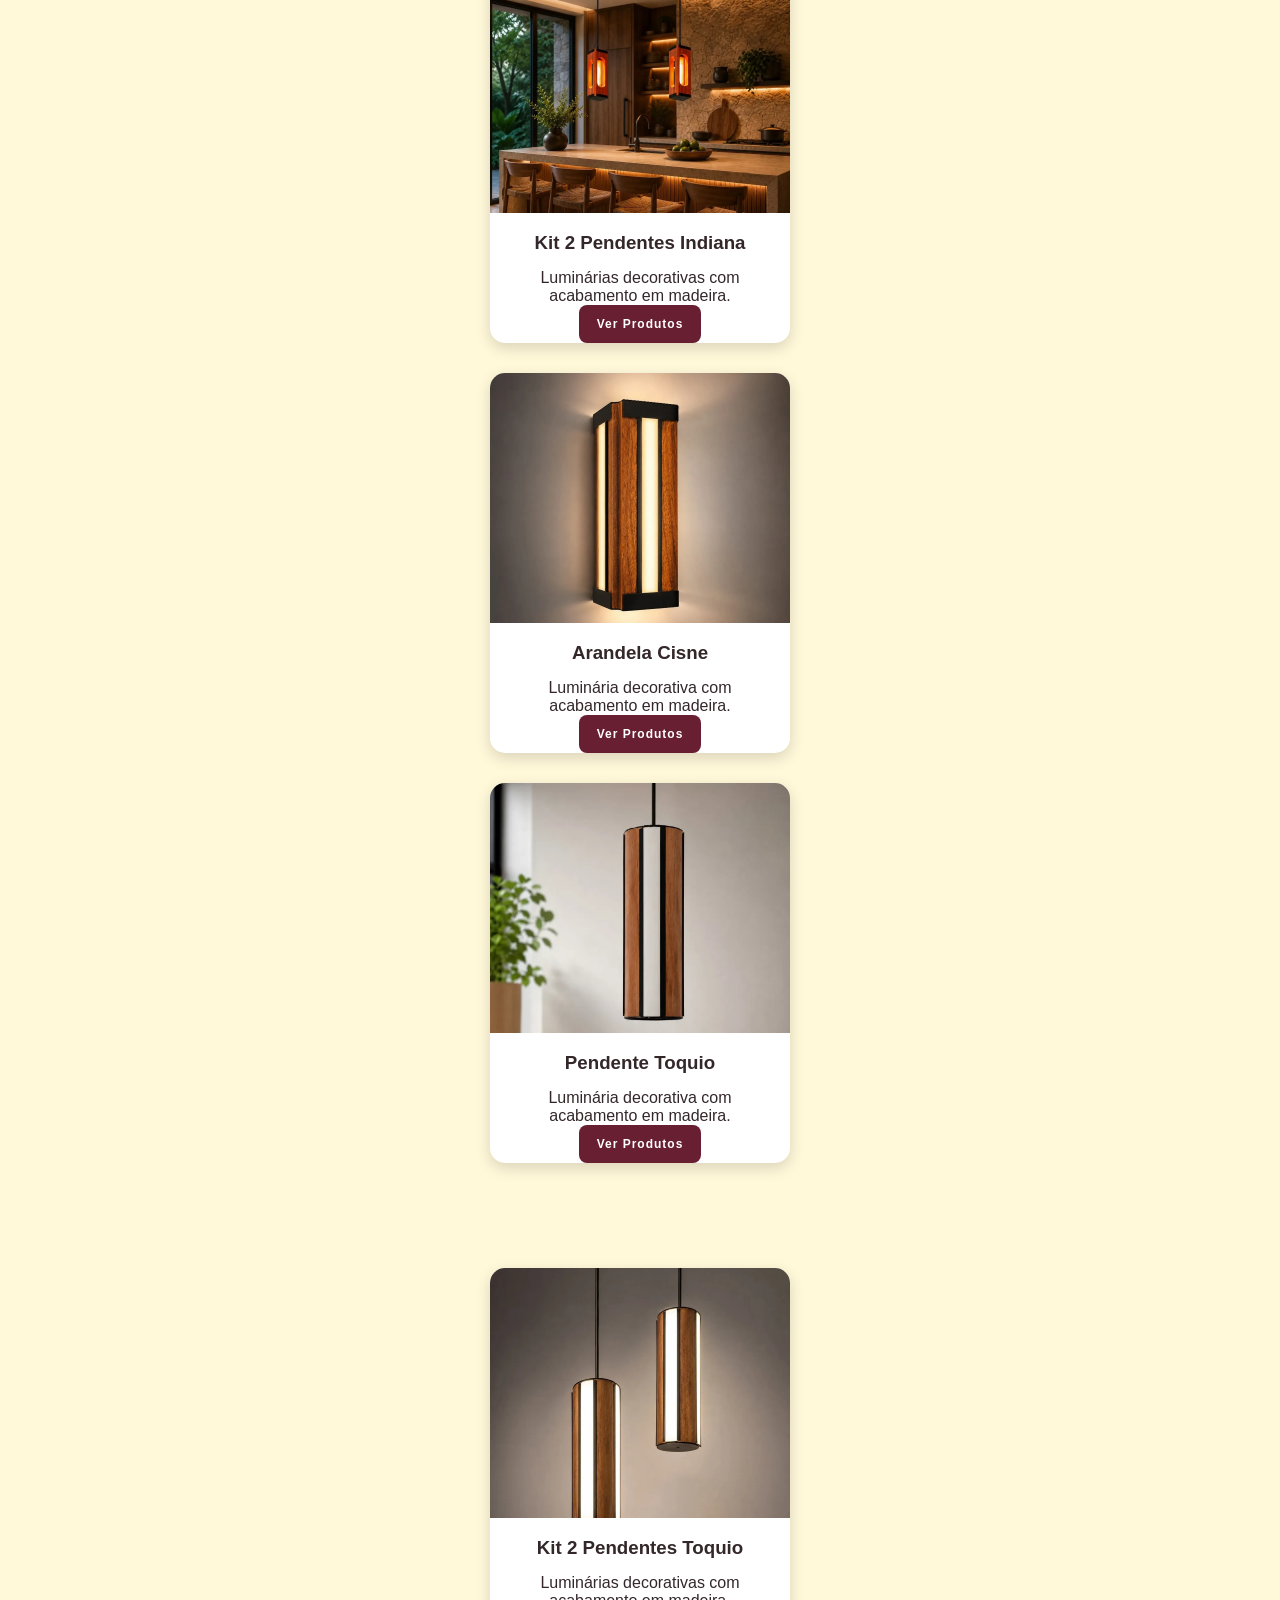
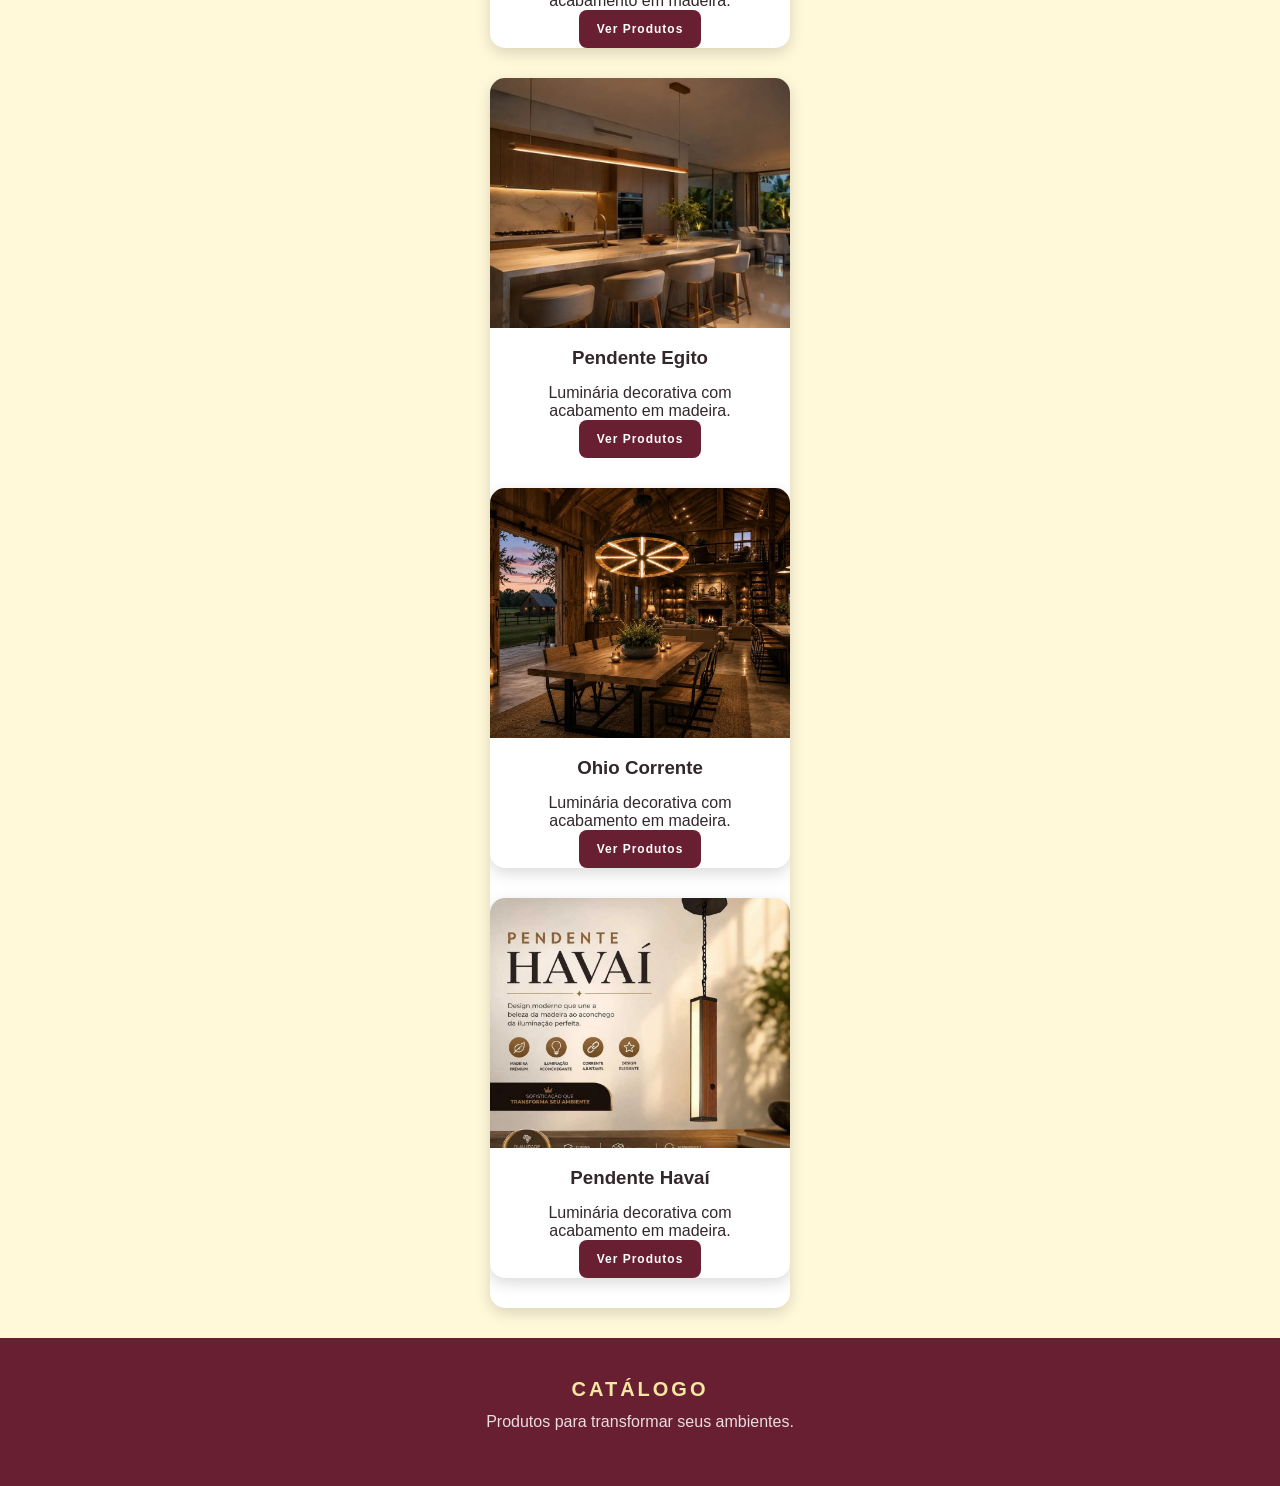
==== commit e20d9759: "Update luminarias.html" ====
--- a/luminaria-madeira.html
+++ b/luminaria-madeira.html
@@ -4,7 +4,7 @@
 <head>
     <meta charset="UTF-8">
     <meta name="viewport" content="width=device-width, initial-scale=1.0">
-    <title>Luminárias com Madeira</title>
+    <title>Luminárias</title>
 
     <link rel="stylesheet" href="style.css">
 </head>
@@ -29,12 +29,12 @@
 
             <p class="subtitulo">NOSSA COLEÇÃO</p>
 
-            <h1>Luminárias com madeira</h1>
+            <h1>Luminárias</h1>
 
             <div class="linha-decorativa"></div>
 
             <p class="descricao">
-                Confira nossa seleção de luminárias com madeira.
+                Confira nossa seleção de luminárias.
             </p>
 
             <div class="produto">
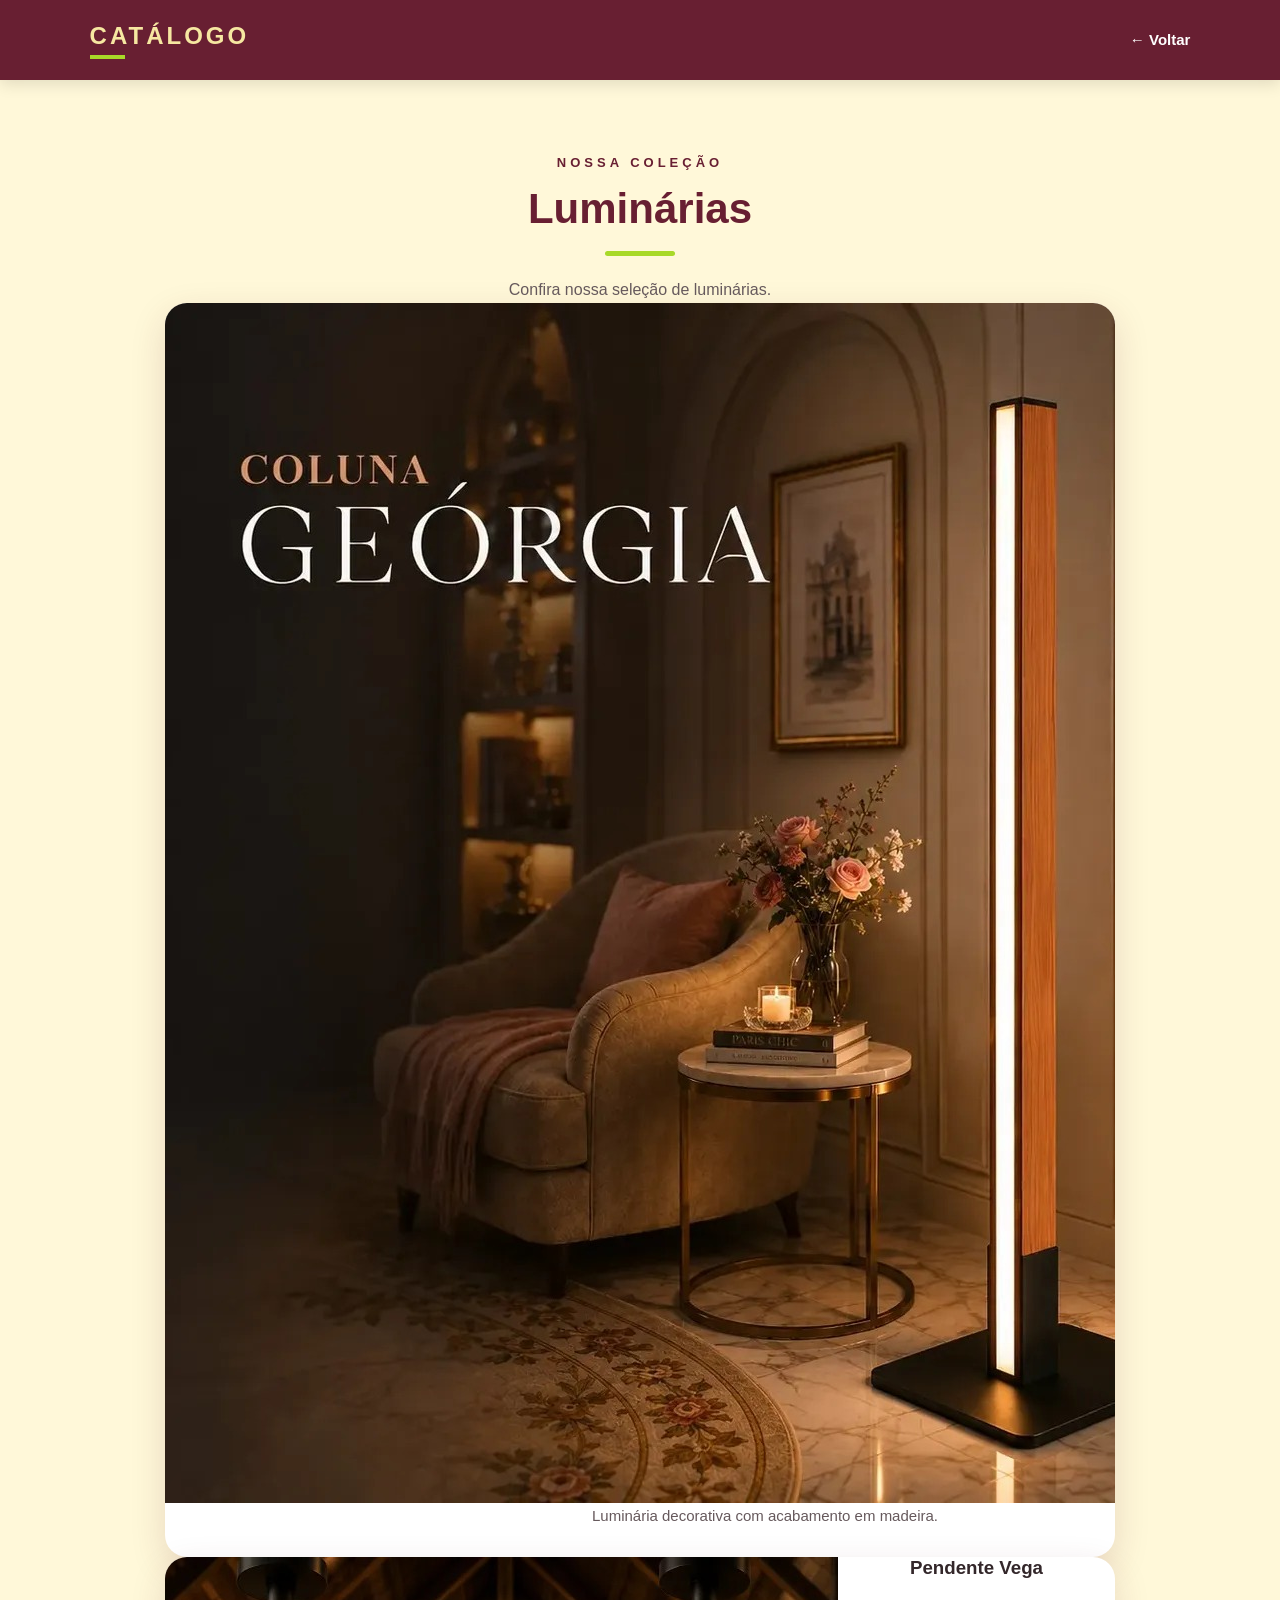
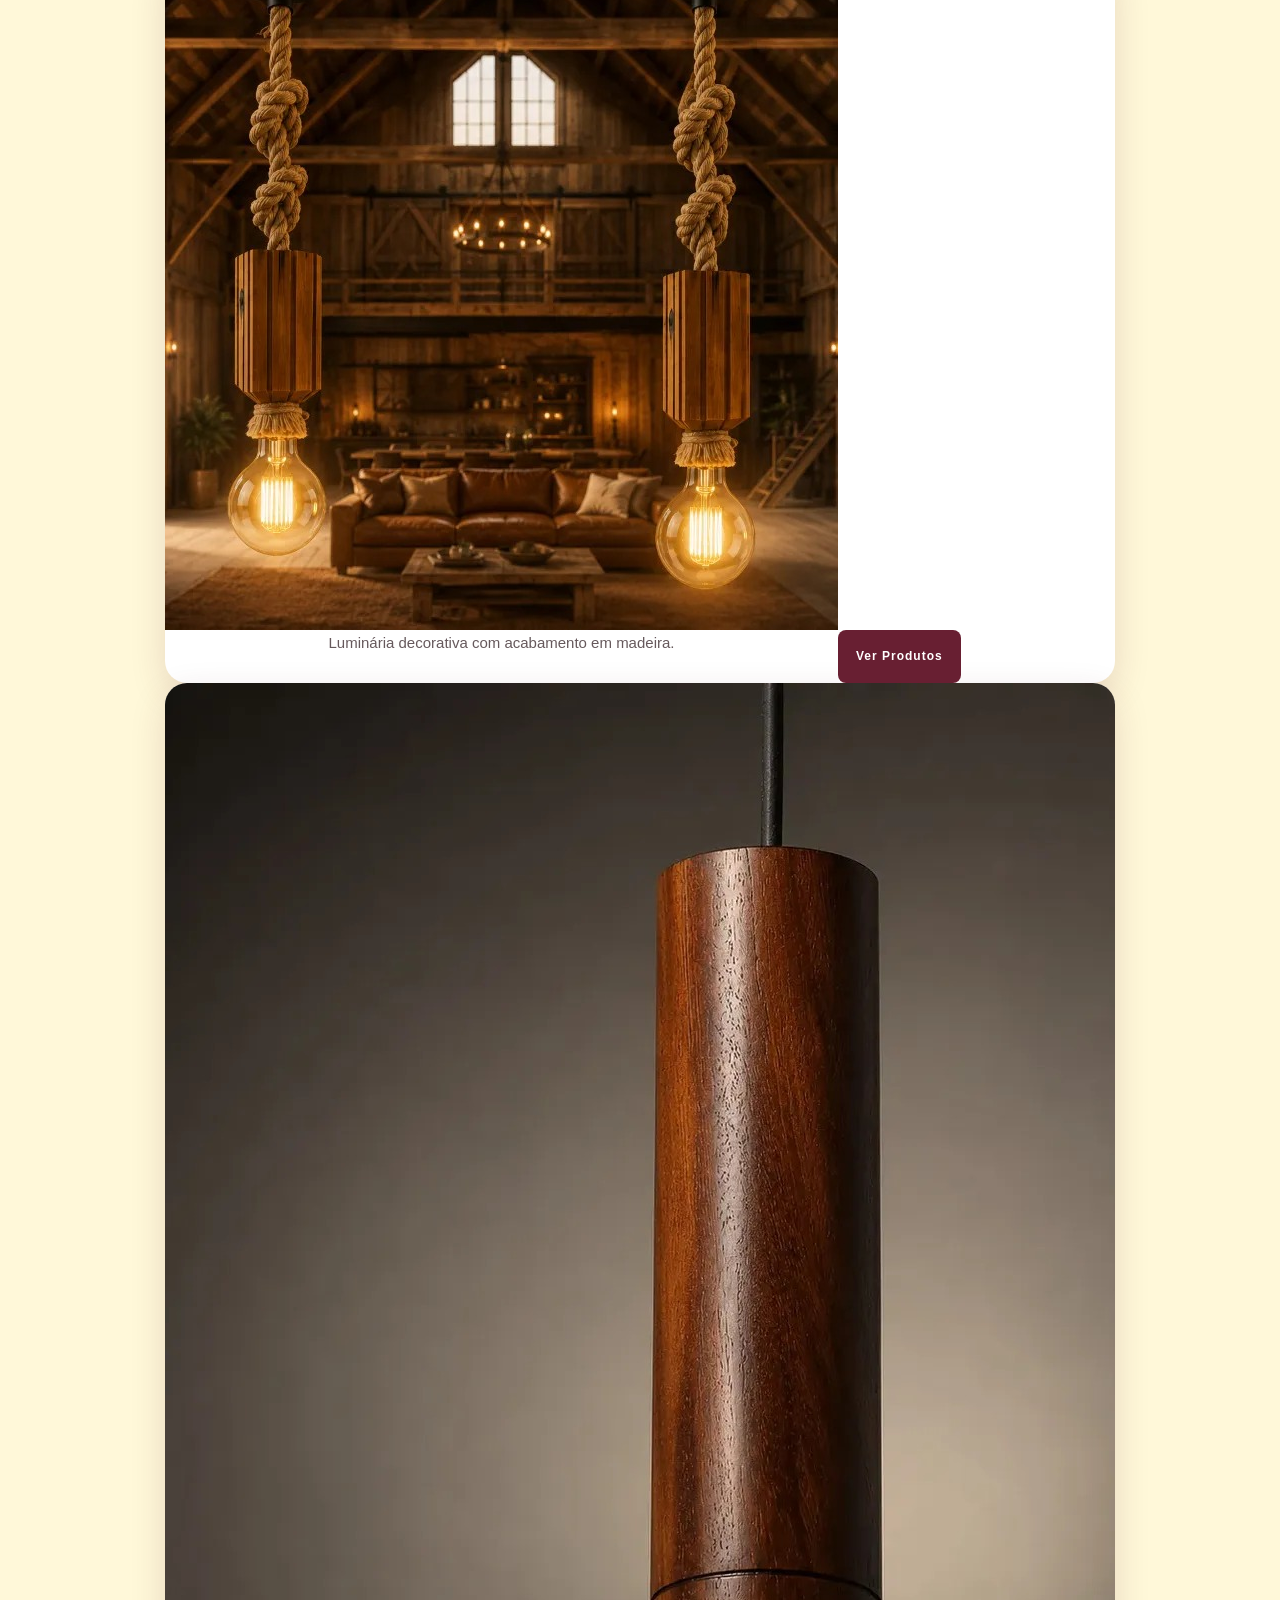
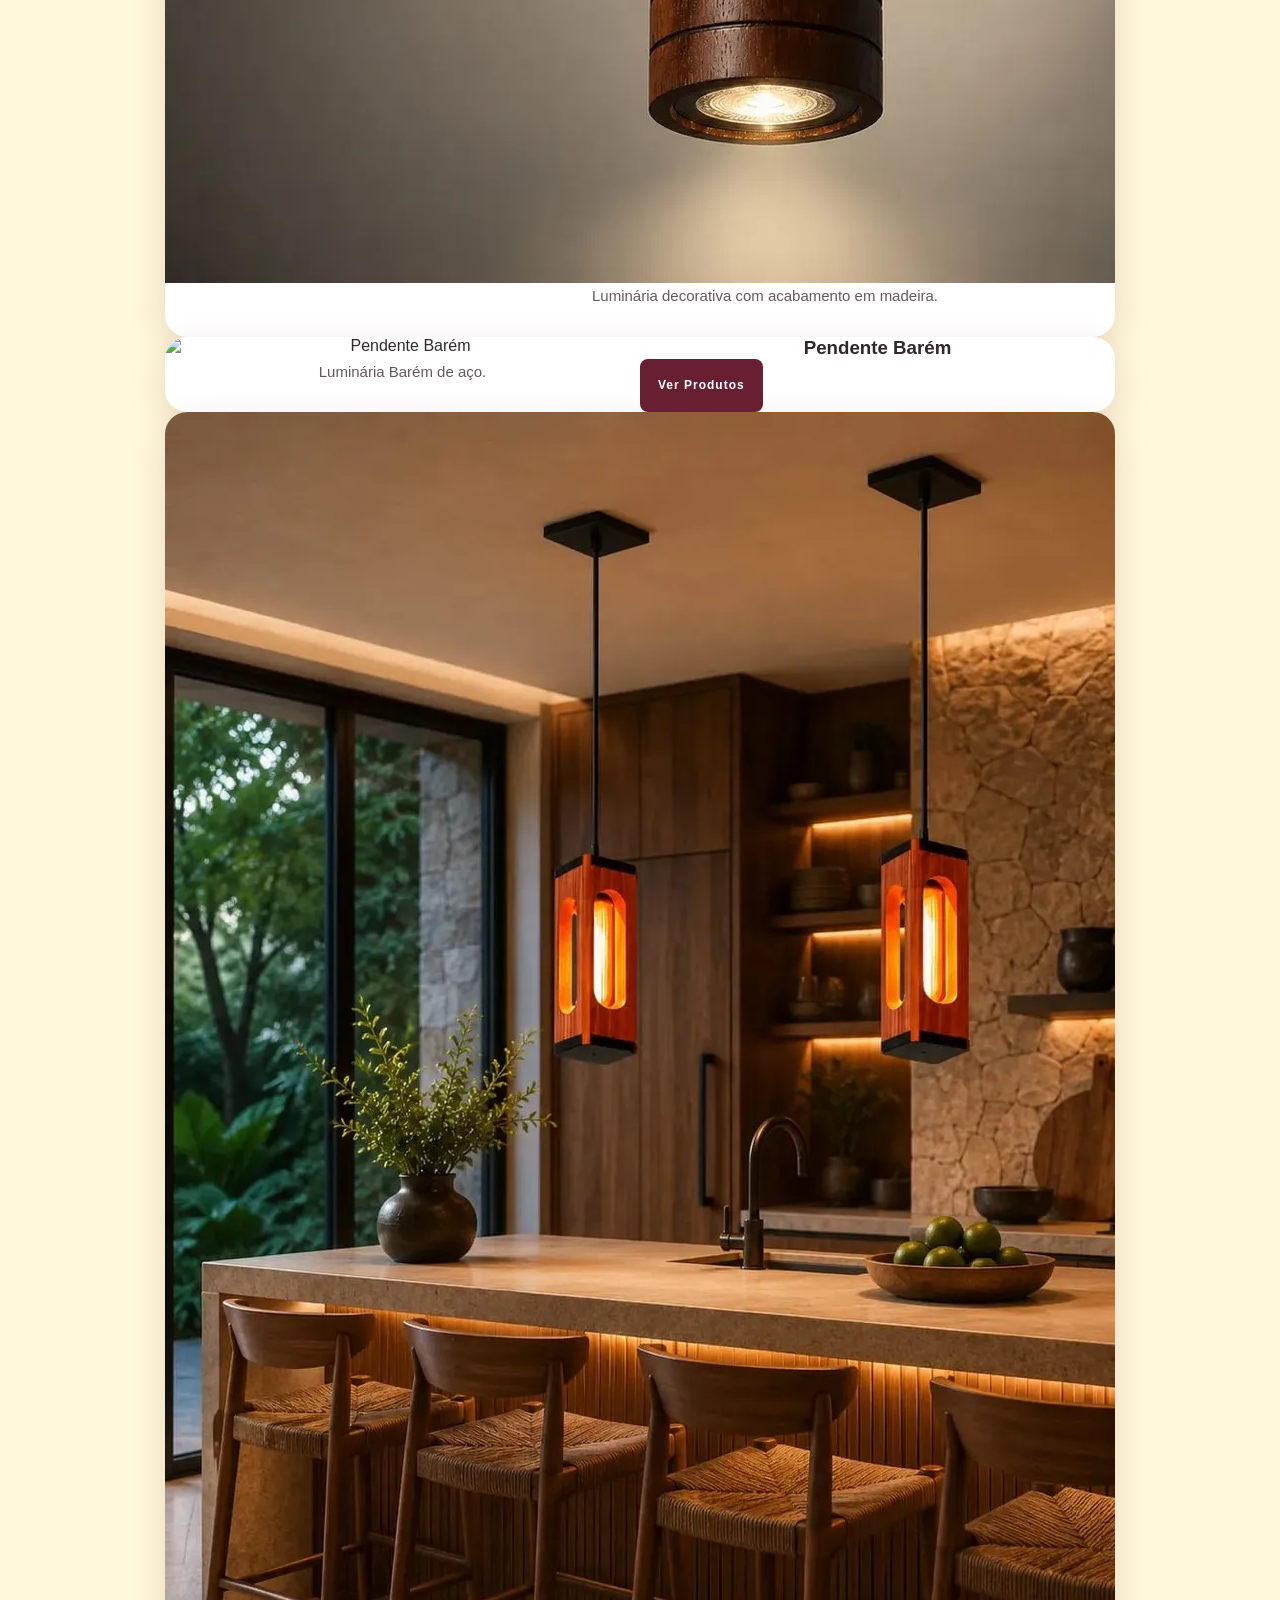
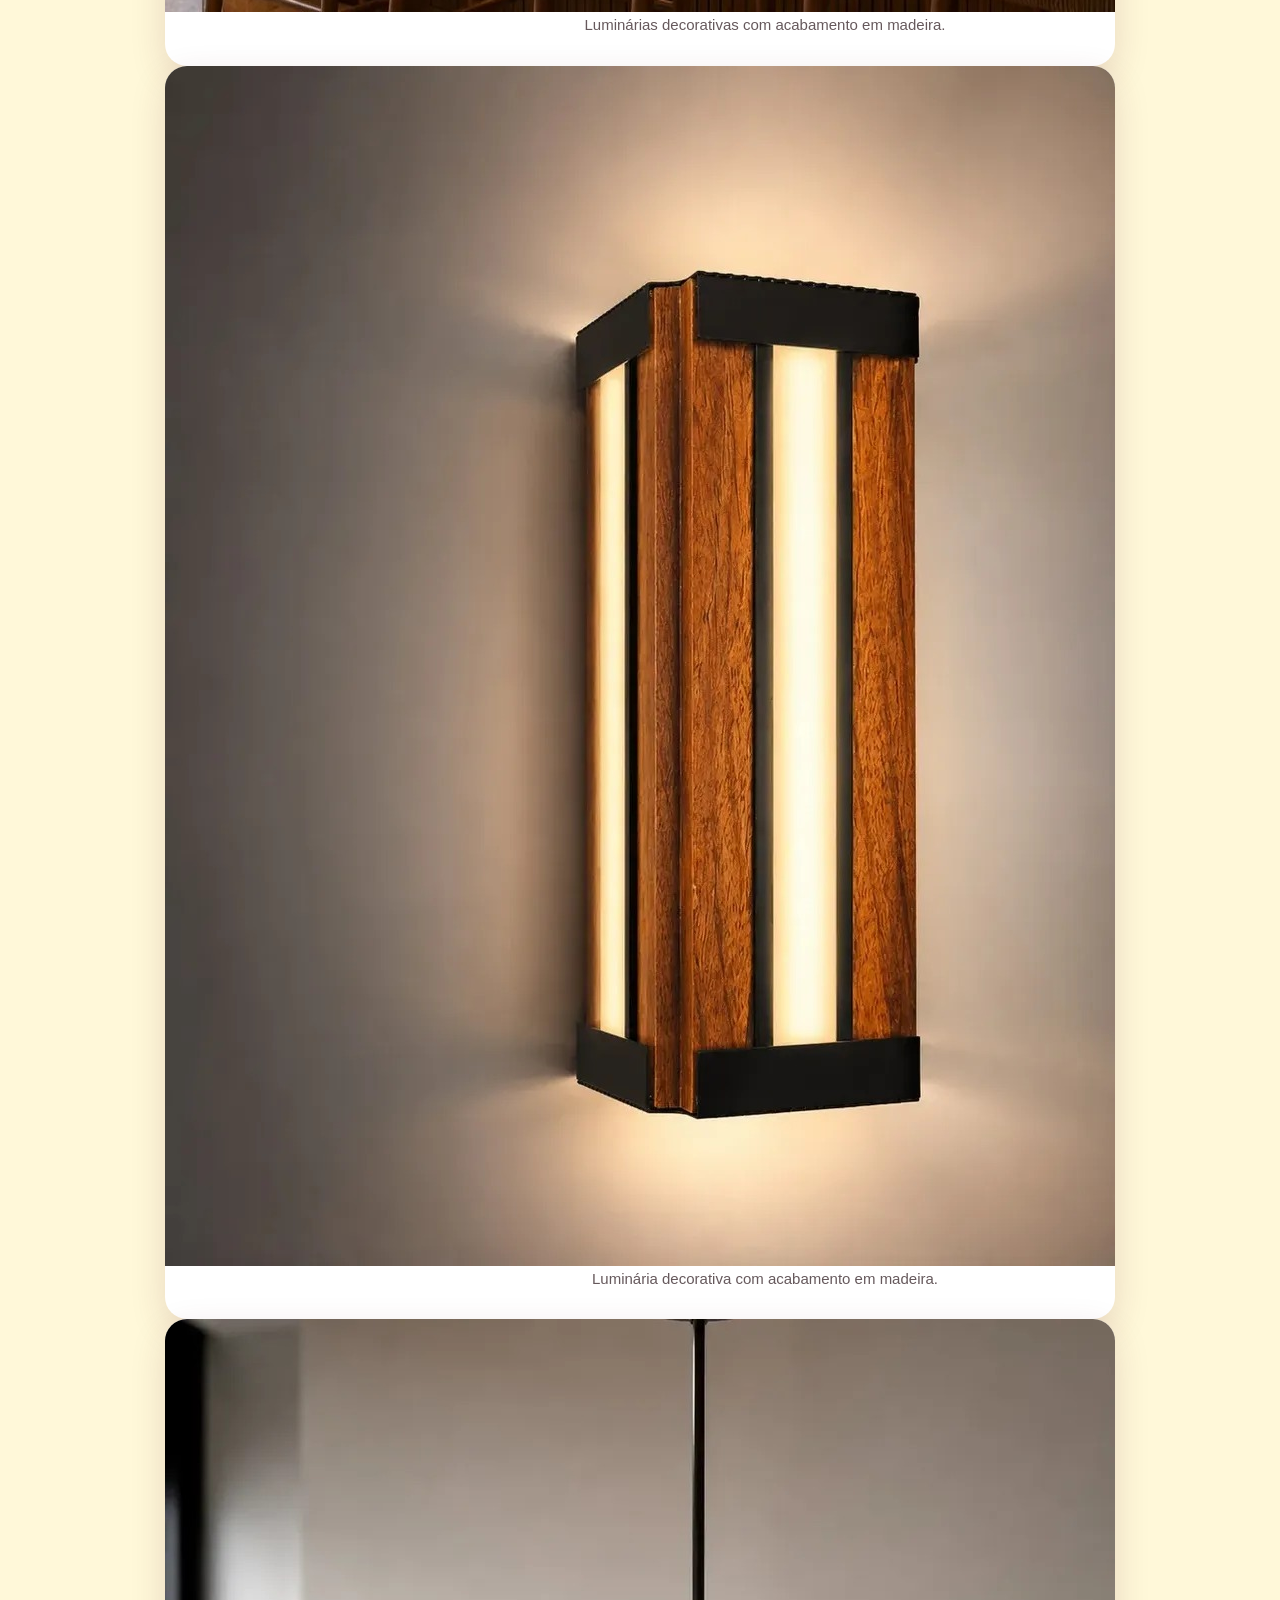
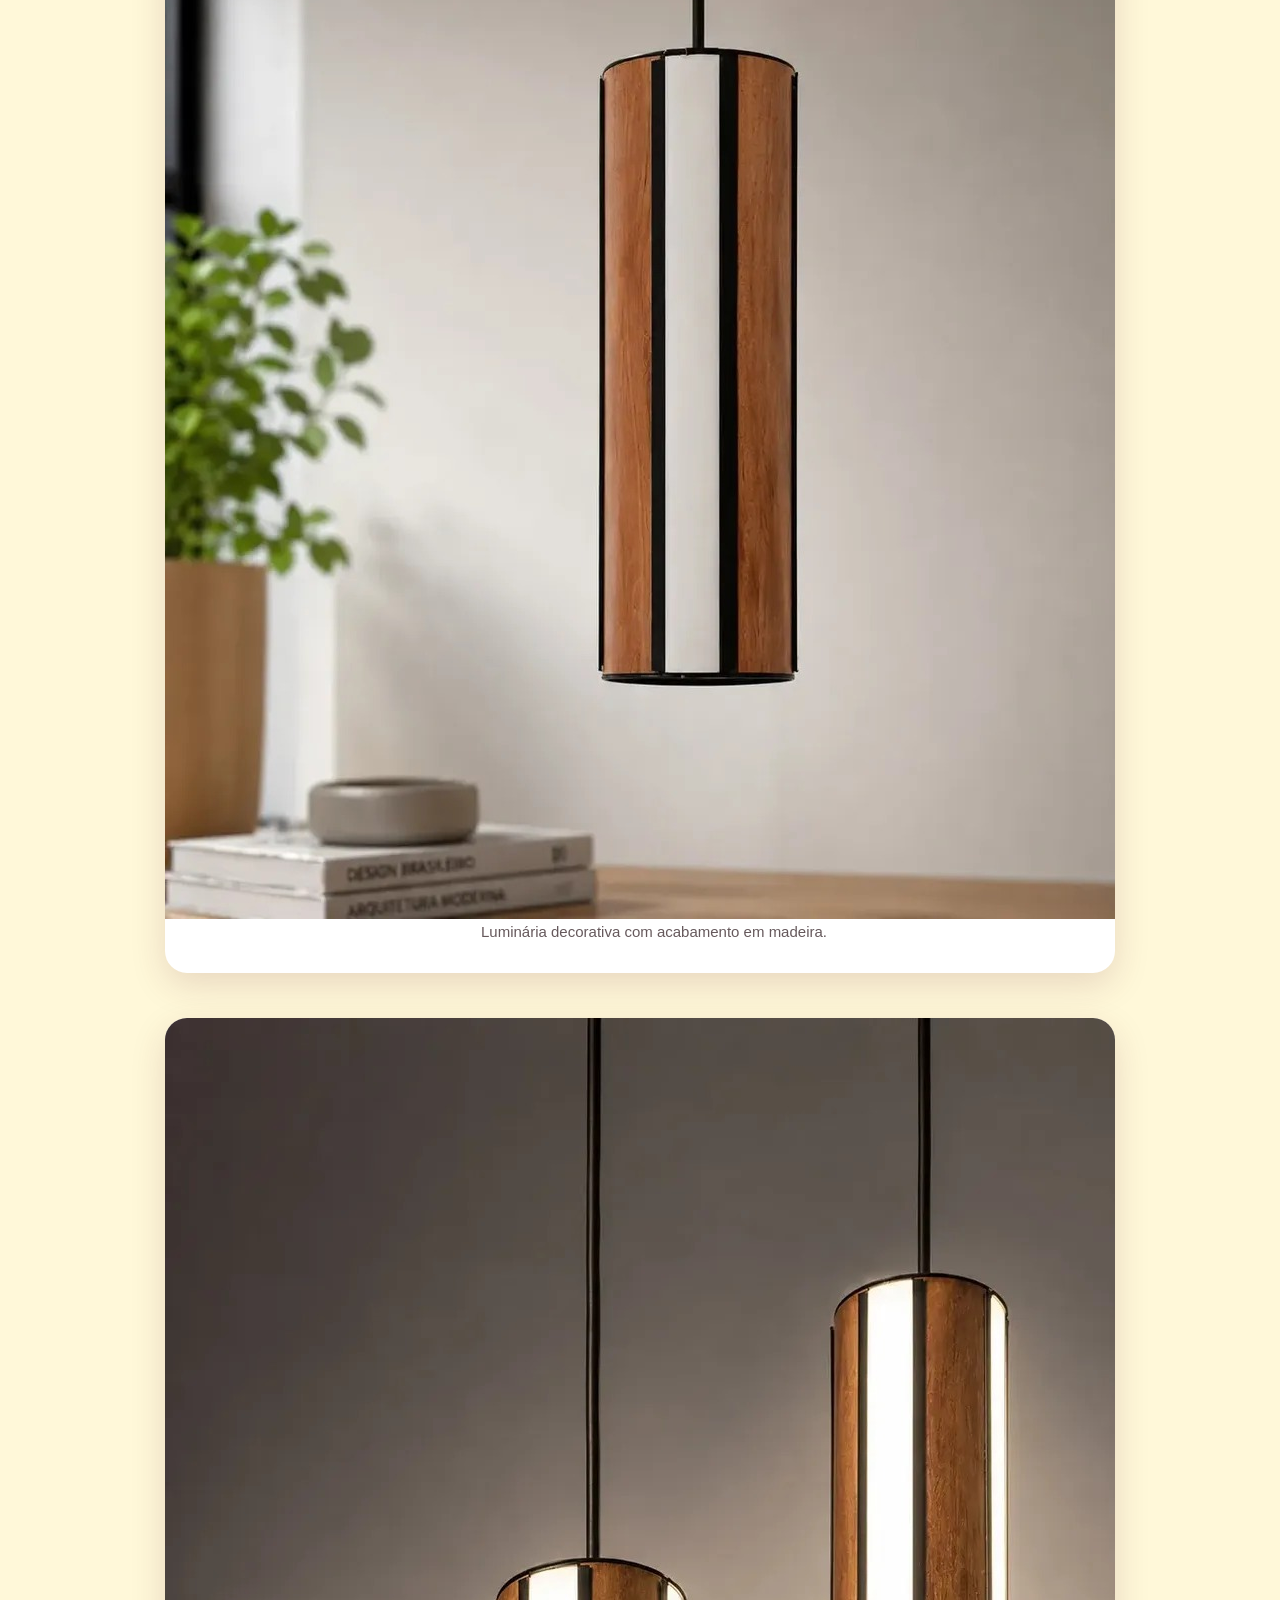
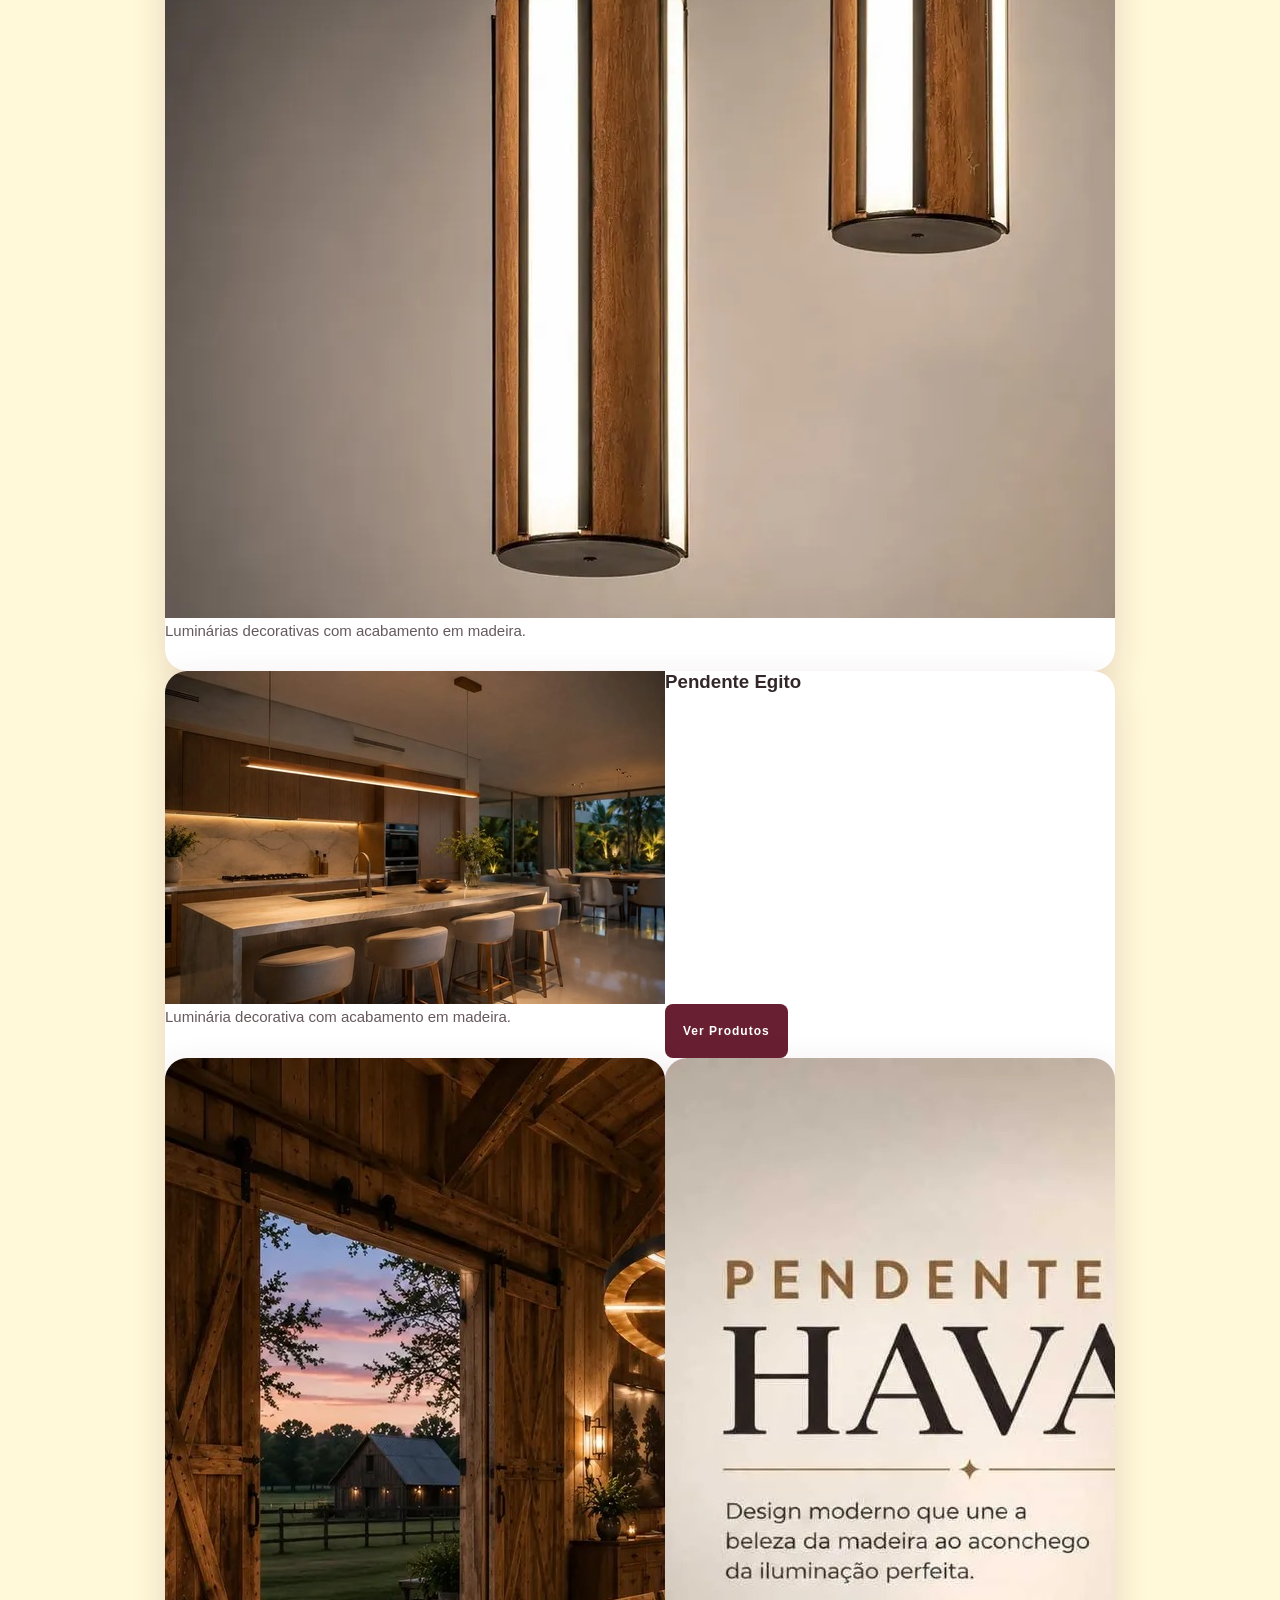
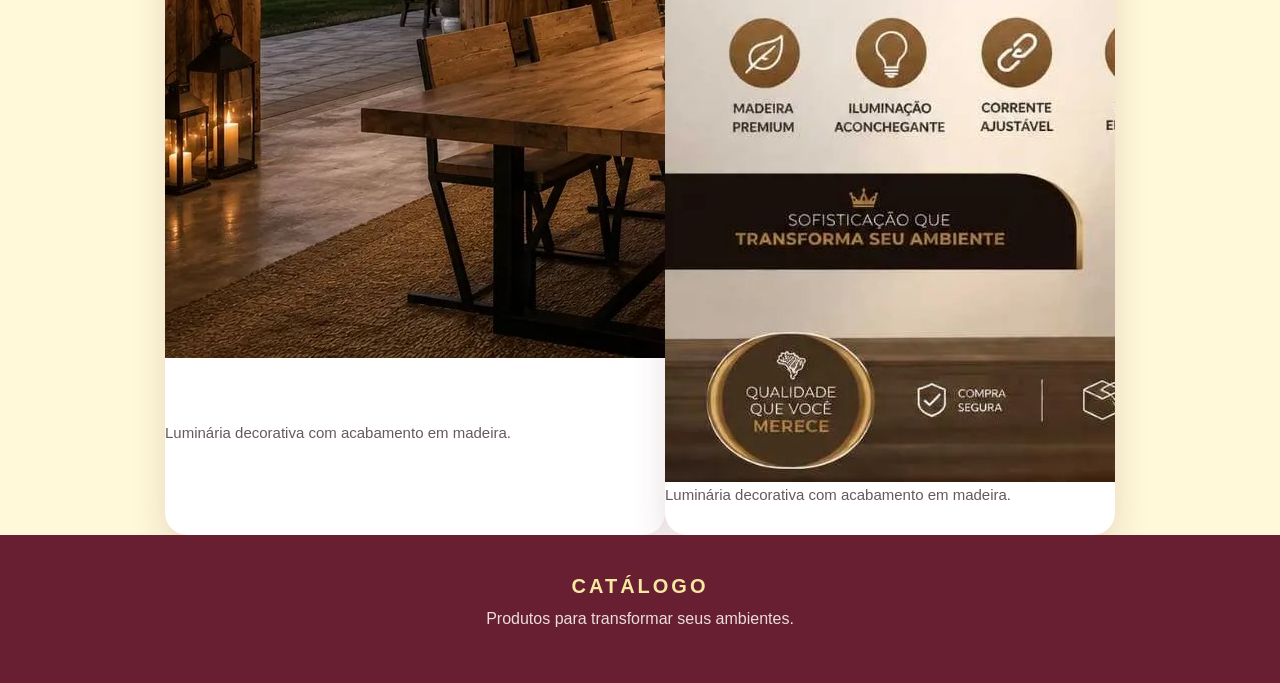
==== commit 05fce219: "Update luminaria-madeira.html" ====
--- a/luminaria-madeira.html
+++ b/luminaria-madeira.html
@@ -77,6 +77,19 @@
             </div>
 
             <div class="produto">
+                <img src="lumi12.png" alt="Pendente Barém">
+
+                <h3>Pendente Barém</h3>
+                <p>
+                    Luminária Barém de aço.
+                
+                </p>
+                <a href="https://www.mercadolivre.com.br/up/MLBU4516464231?matt_tool=38524122&pdp_filters=item_id:MLB4976378795&ua=3qXDbUN_PWULxrcWX0hwdbydyKCWq2kFQidcAET3lcB_FP_T#origin=share&sid=share&wid=MLB4976378795&action=copy" class="botao">
+                  Ver Produtos
+                </a>
+            </div>
+
+            <div class="produto">
                 <img src="lumimadeira4.jpg" alt="Kit 2 Pendentes Indiana">
 
                 <h3>Kit 2 Pendentes Indiana</h3>
--- a/style.css
+++ b/style.css
@@ -439,34 +439,196 @@
     }
 
 }
-.produto{
-    width: 300px;
-    margin: 30px auto;
-    background: white;
-    border-radius: 15px;
+/* =========================================
+   PÁGINA SAFE NIGHT
+========================================= */
+
+.lista-produtos {
+    width: 100%;
+    padding: 0 0 80px;
+}
+
+
+/* CARD DO PRODUTO */
+
+.produto {
+    width: 100%;
+    max-width: 950px;
+
+    margin: 0 auto;
+
+    display: grid;
+    grid-template-columns: 1fr 1fr;
+
+    background: var(--branco);
+
+    border-radius: 22px;
+
     overflow: hidden;
-    text-align: center;
-    box-shadow: 0 5px 15px rgba(0,0,0,.15);
-}
-
-.produto img{
+
+    box-shadow:
+        0 12px 35px rgba(104, 31, 50, 0.15);
+}
+
+
+/* =========================================
+   IMAGEM
+========================================= */
+
+.produto-imagem {
     width: 100%;
-    height: 250px;
-    object-fit: cover;
-}
-
-.produto h3{
-    margin: 15px 0;
-}
-
-.produto p{
-    padding: 0 15px;
-}
-
-.produto button{
-    margin: 15px;
-    padding: 10px 20px;
-    border: none;
-    border-radius: 20px;
-    cursor: pointer;
-}+    min-height: 430px;
+
+    display: flex;
+    align-items: center;
+    justify-content: center;
+
+    background: #f5f5f5;
+
+    padding: 25px;
+}
+
+.produto-imagem img {
+    width: 100%;
+    height: 380px;
+
+    object-fit: contain;
+
+    display: block;
+}
+
+
+/* =========================================
+   INFORMAÇÕES
+========================================= */
+
+.produto-conteudo {
+    padding: 50px 45px;
+
+    display: flex;
+    flex-direction: column;
+    justify-content: center;
+}
+
+
+.produto-categoria {
+    color: var(--verde-escuro);
+
+    font-size: 12px;
+    font-weight: bold;
+
+    letter-spacing: 3px;
+
+    margin-bottom: 12px;
+}
+
+
+.produto h2 {
+    color: var(--bordo);
+
+    font-size: 30px;
+
+    line-height: 1.2;
+
+    margin-bottom: 18px;
+}
+
+
+.produto p {
+    color: #66595C;
+
+    font-size: 15px;
+
+    line-height: 1.7;
+
+    margin-bottom: 28px;
+}
+
+
+/* =========================================
+   BOTÃO
+========================================= */
+
+.produto-botao {
+    width: fit-content;
+
+    display: inline-flex;
+
+    align-items: center;
+
+    gap: 15px;
+
+    padding: 14px 20px;
+
+    background: var(--bordo);
+
+    color: white;
+
+    text-decoration: none;
+
+    border-radius: 8px;
+
+    font-size: 12px;
+
+    font-weight: bold;
+
+    letter-spacing: 1px;
+
+    transition: 0.3s;
+}
+
+
+.produto-botao span {
+    color: var(--verde);
+
+    font-size: 18px;
+
+    transition: 0.3s;
+}
+
+
+.produto-botao:hover {
+    background: var(--bordo-escuro);
+
+    transform: translateY(-2px);
+}
+
+
+.produto-botao:hover span {
+    transform: translateX(4px);
+}
+
+
+/* =========================================
+   CELULAR
+========================================= */
+
+@media (max-width: 750px) {
+
+    .produto {
+        grid-template-columns: 1fr;
+    }
+
+
+    .produto-imagem {
+        min-height: 320px;
+
+        padding: 20px;
+    }
+
+
+    .produto-imagem img {
+        height: 290px;
+    }
+
+
+    .produto-conteudo {
+        padding: 30px 25px;
+    }
+
+
+    .produto h2 {
+        font-size: 24px;
+    }
+
+}
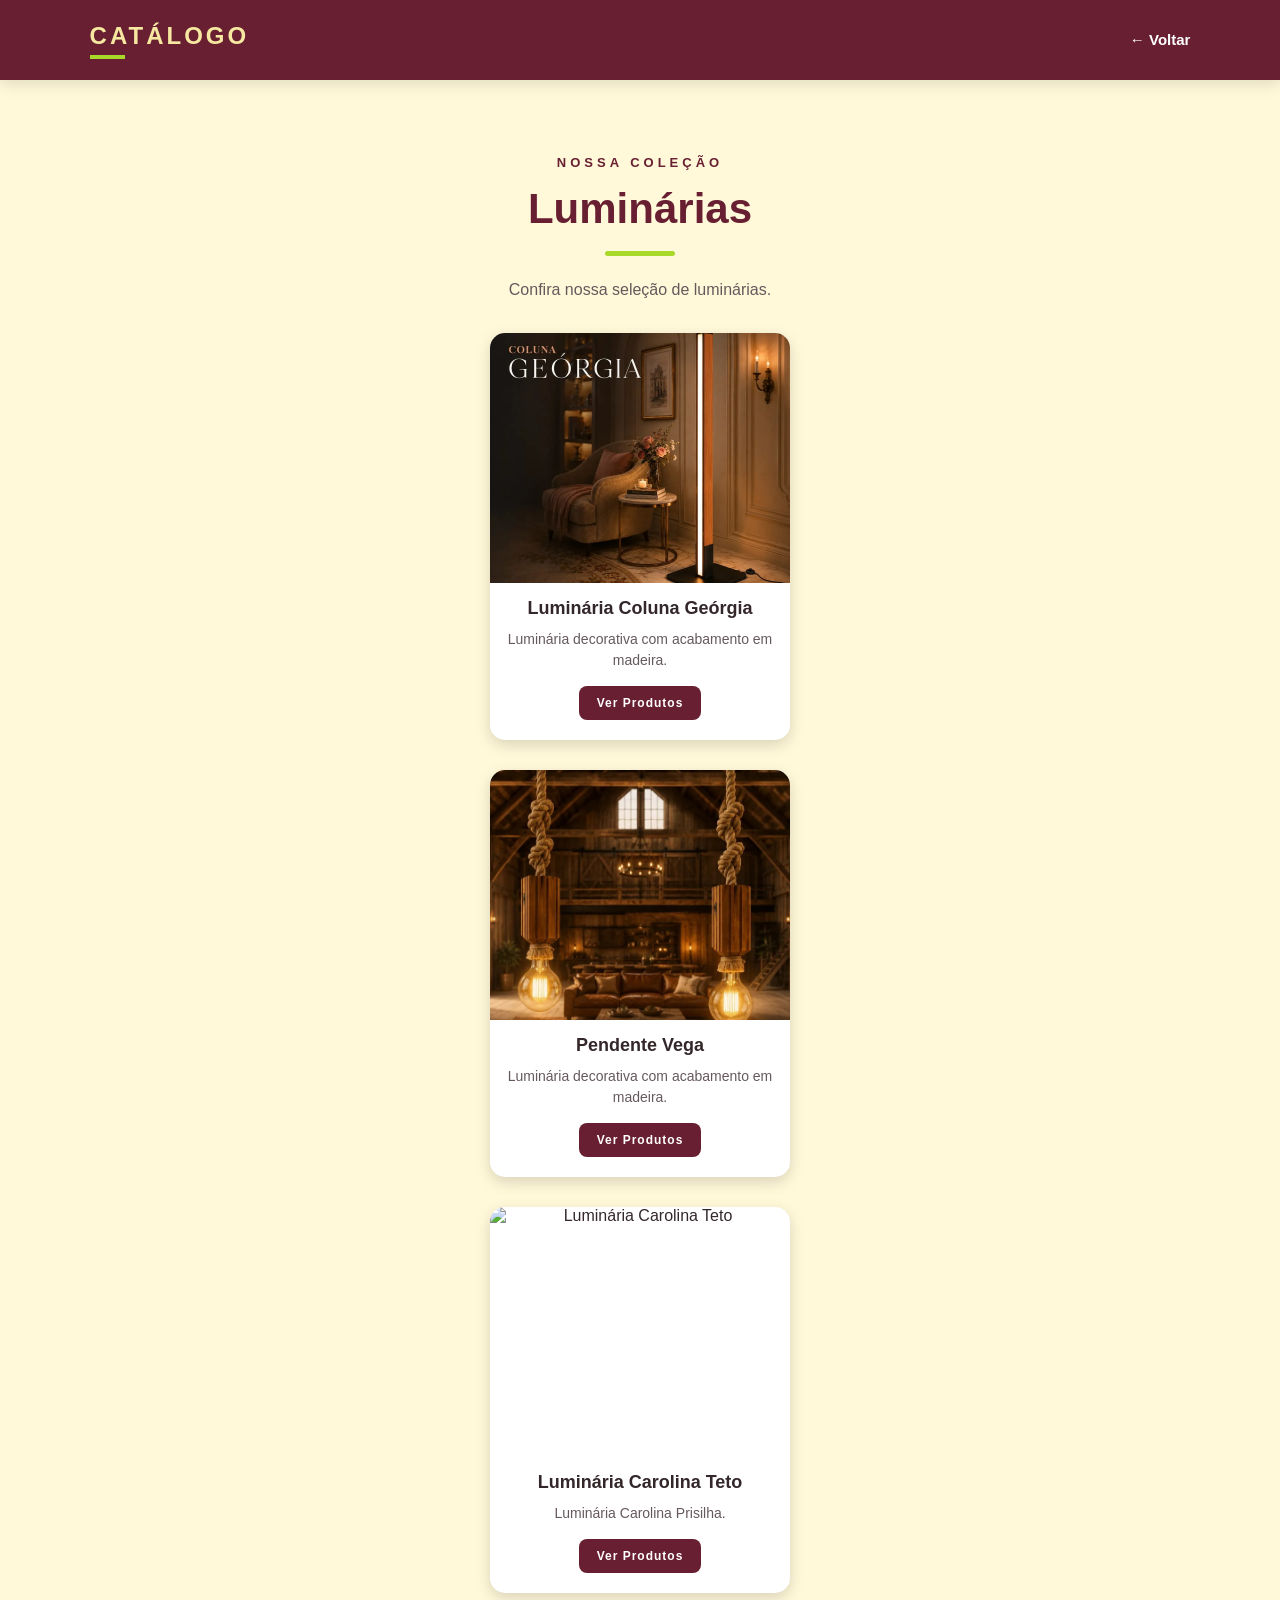
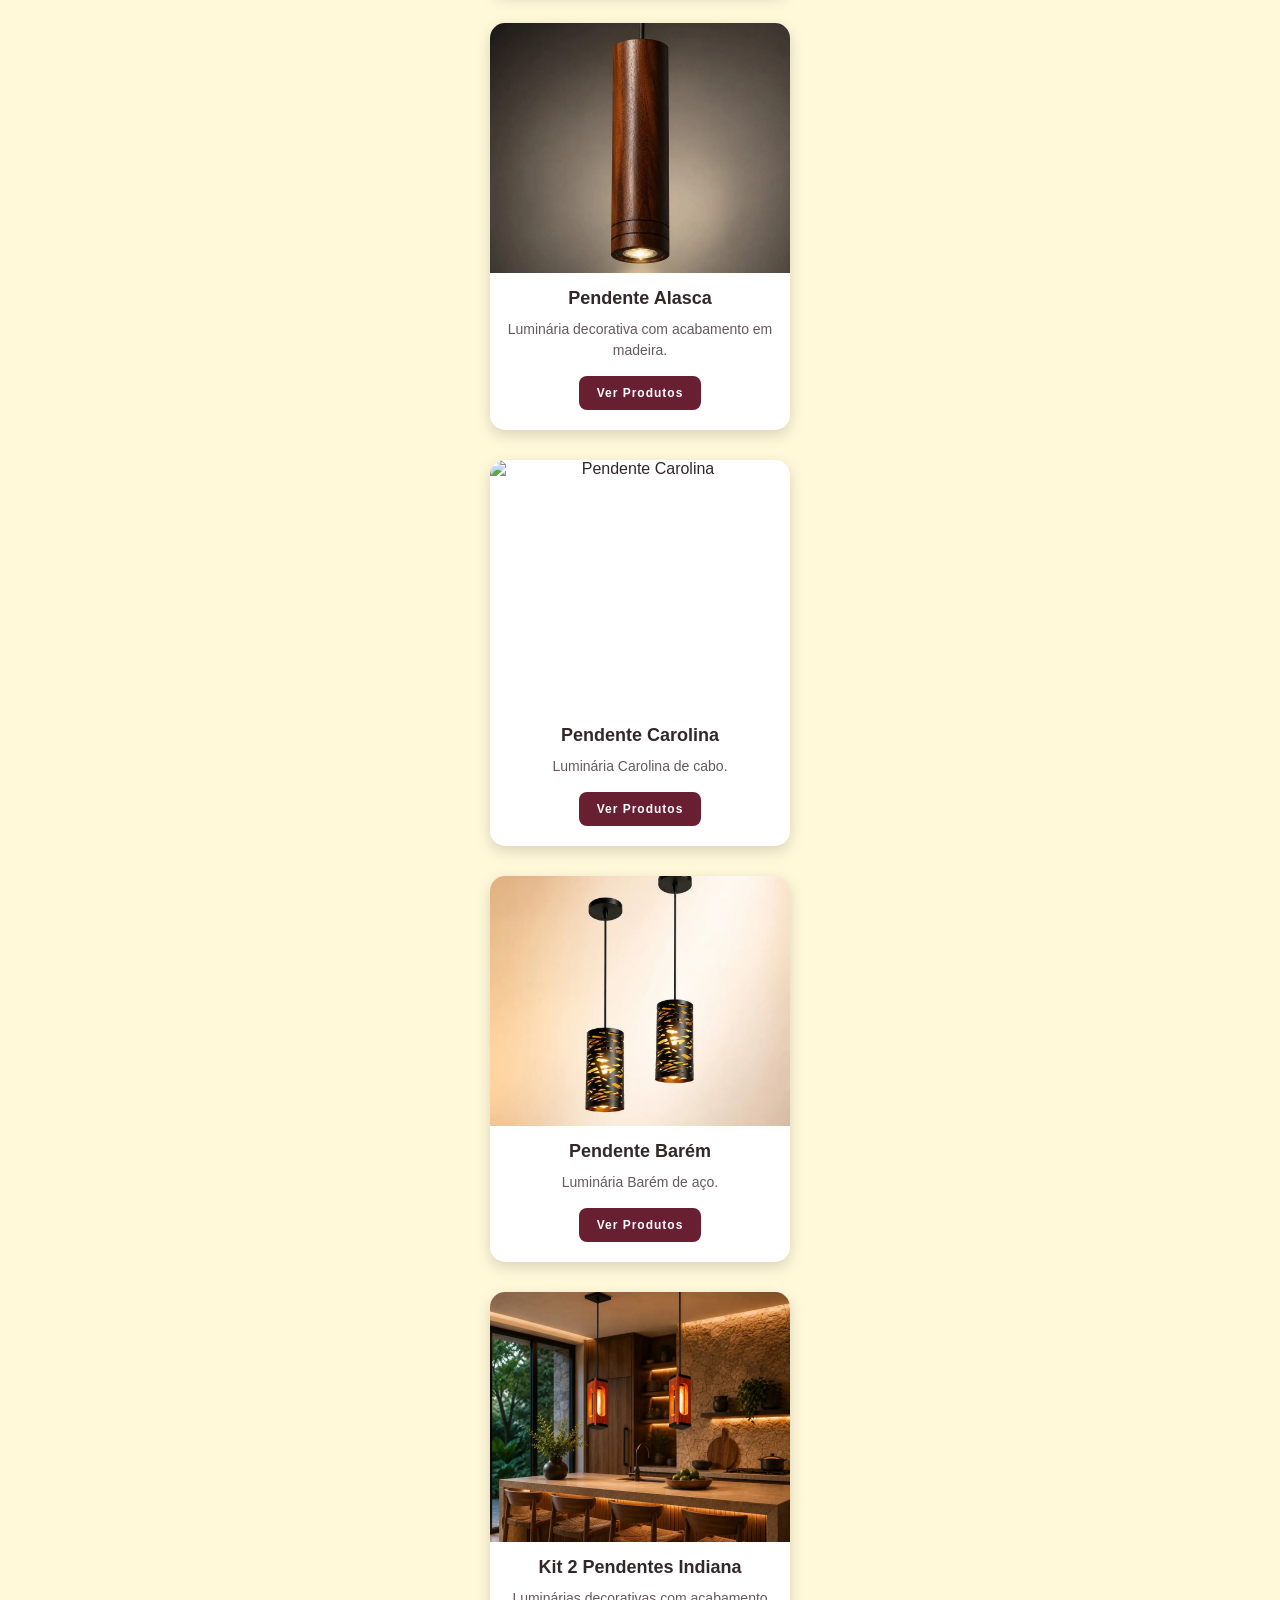
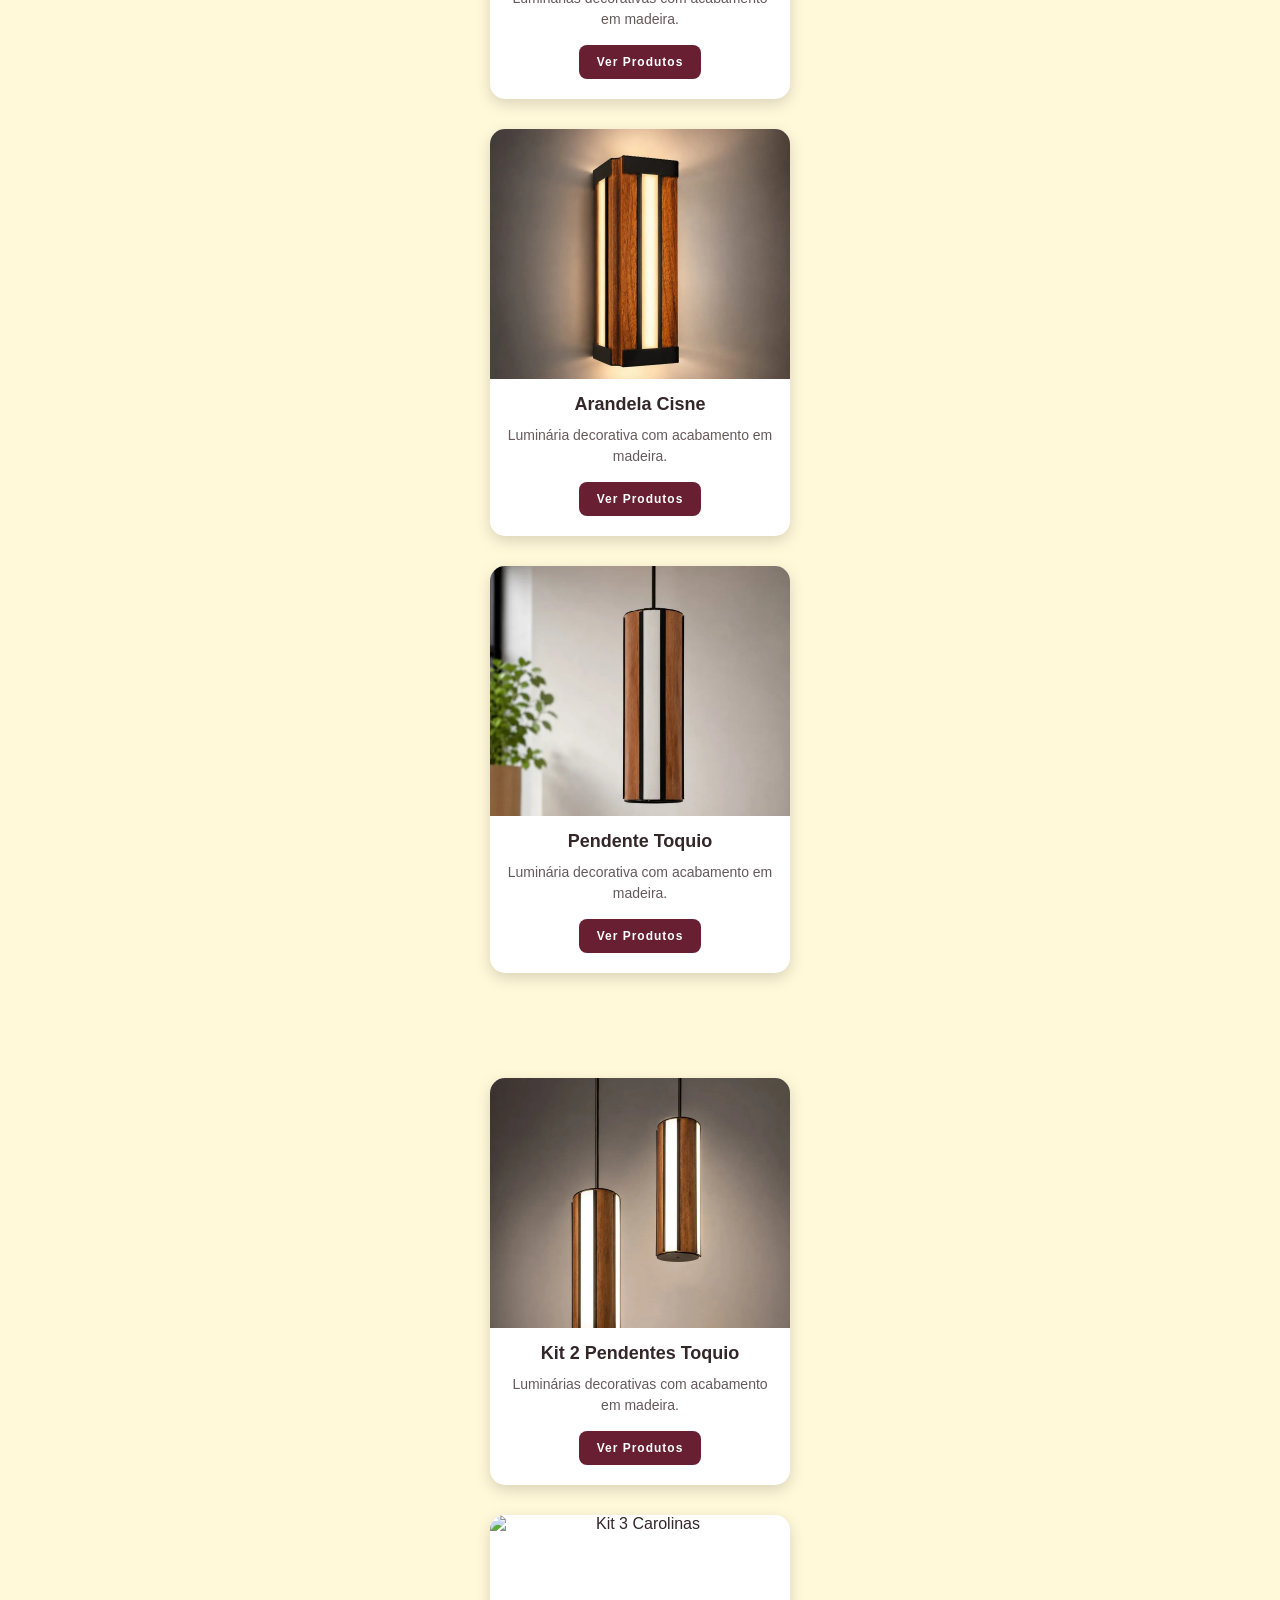
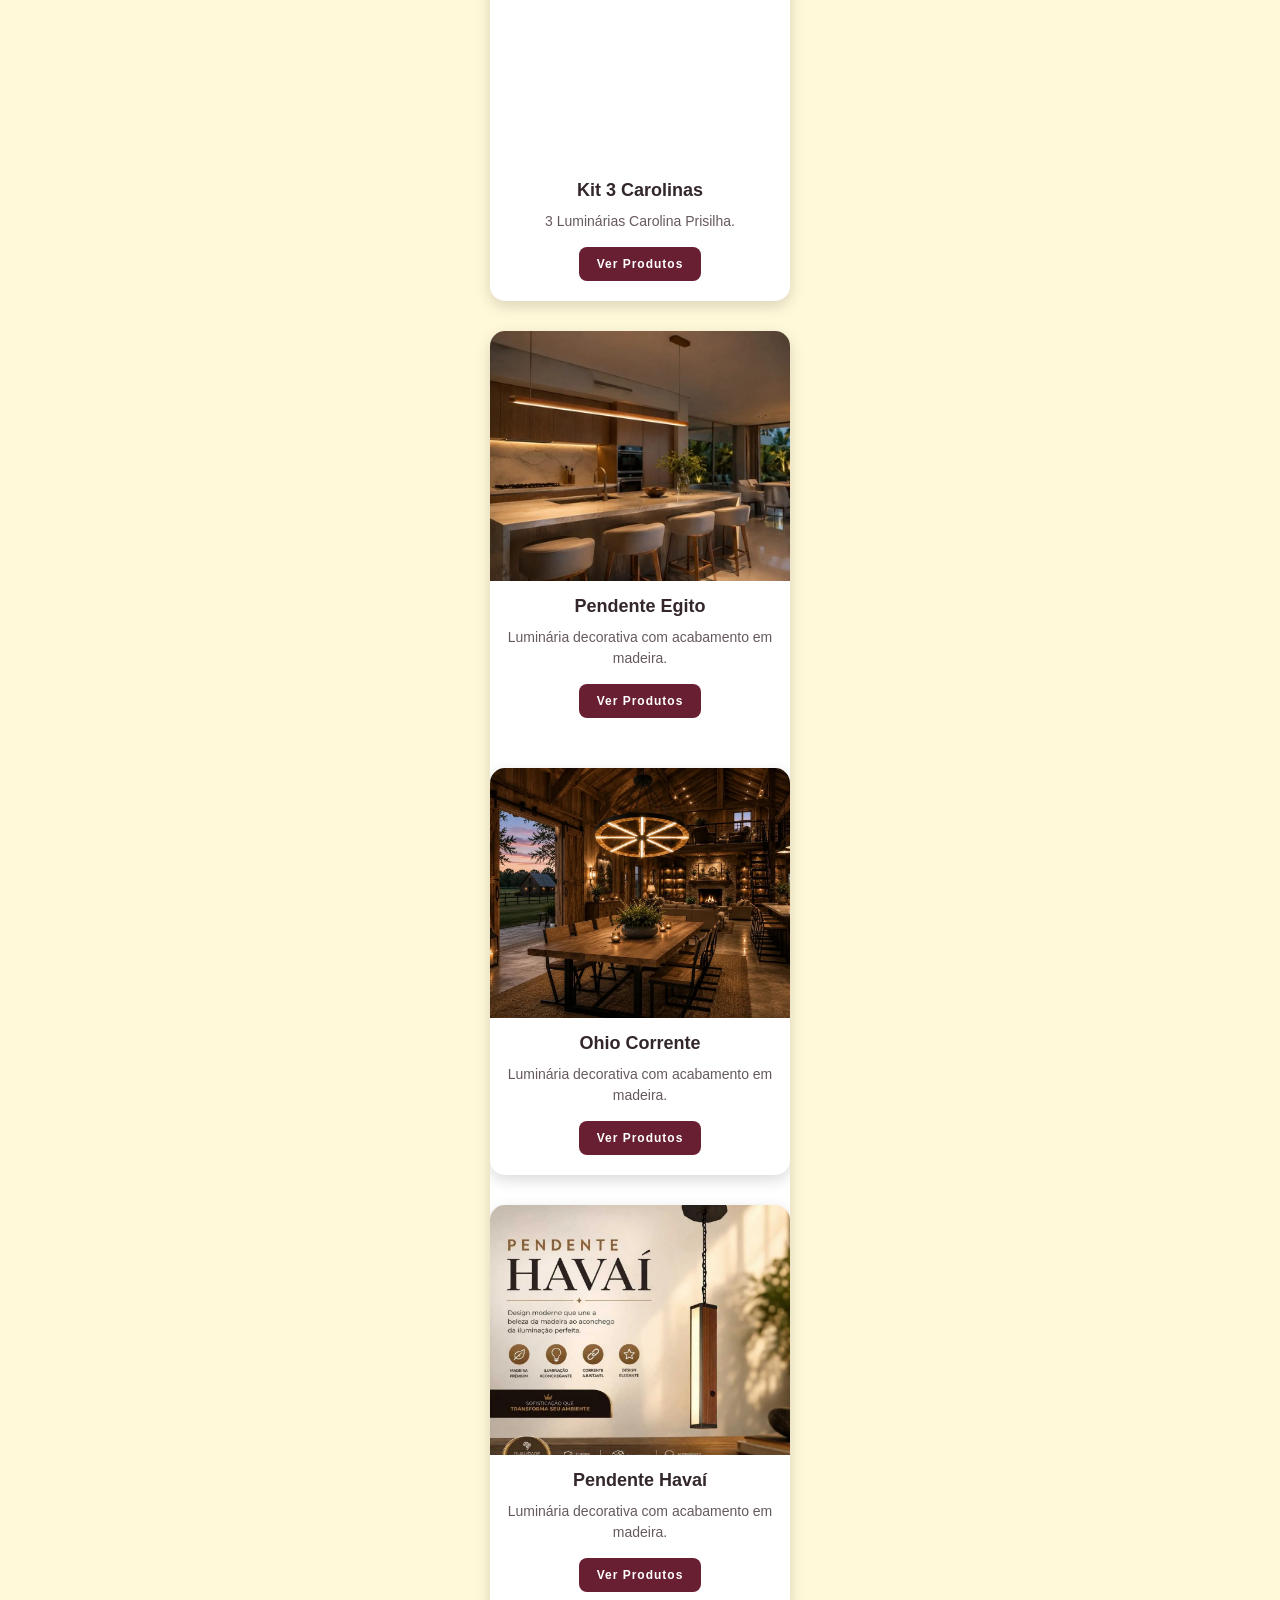
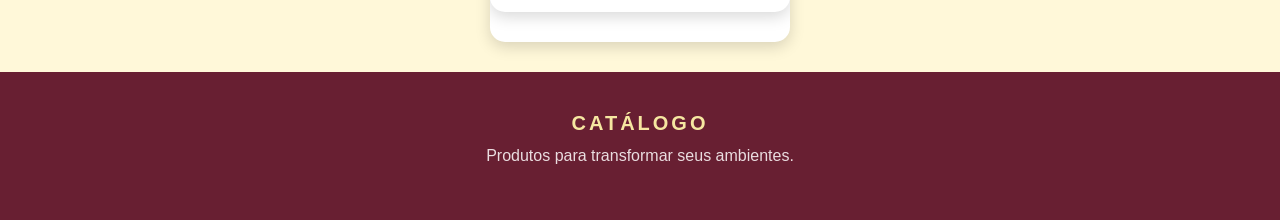
==== commit e3cefacc: "Update luminaria-madeira.html" ====
--- a/luminaria-madeira.html
+++ b/luminaria-madeira.html
@@ -63,6 +63,19 @@
                 </a>
             </div>
 
+            <div class="produto">
+                <img src="lumi14.png" alt="Luminária Carolina Teto">
+
+                <h3>Luminária Carolina Teto</h3>
+                <p>
+                    Luminária Carolina Prisilha.
+                
+                </p>
+                <a href="https://produto.mercadolivre.com.br/MLB-7512497222?matt_tool=38524122&ua=LHhxTRBSFqD5eQZYqzxcS3ZhwpULSIitOP0jQQ47pcKSGoi8#origin=share&sid=share&action=copy" class="botao">
+                  Ver Produtos
+                </a>
+            </div>
+
              <div class="produto">
                 <img src="lumimadeira3.png" alt="Pendente Alasca">
 
@@ -77,6 +90,19 @@
             </div>
 
             <div class="produto">
+                <img src="lumi13.png" alt="Pendente Carolina">
+
+                <h3>Pendente Carolina</h3>
+                <p>
+                    Luminária Carolina de cabo.
+                
+                </p>
+                <a href="https://produto.mercadolivre.com.br/MLB-5233769511?matt_tool=38524122&ua=5-V7GVcM50DUmi9qruanLTwAZ8oP4CmMNBaHzCsLNz2HjSXd#origin=share&sid=share&action=copy" class="botao">
+                  Ver Produtos
+                </a>
+            </div>
+
+            <div class="produto">
                 <img src="lumi12.png" alt="Pendente Barém">
 
                 <h3>Pendente Barém</h3>
@@ -138,6 +164,19 @@
                 
                 </p>
                 <a href="https://www.mercadolivre.com.br/kit-2-pendentes-toquio-madeira-macica-led-18w-2000lm-biv/up/MLBU4523083836?pdp_filters=item_id%3AMLB7296012794&matt_tool=38524122&ua=DOeuZ9Yf65xNIz77amoz6bzMn_jE4a7JejJ4dv6SkRQExPUG#origin=share&sid=share&wid=MLB7296012794&action=copy" target="_blank" class="botao">
+                  Ver Produtos
+                </a>
+            </div>
+
+         <div class="produto">
+                <img src="lumi15.png" alt="Kit 3 Carolinas">
+
+                <h3>Kit 3 Carolinas</h3>
+                <p>
+                    3 Luminárias Carolina Prisilha.
+                
+                </p>
+                <a href="https://produto.mercadolivre.com.br/MLB-5125645211?matt_tool=38524122&ua=MhlZ4JUc8_6zO8p1jPYW_KuEG1v0mGG9nHlQibUMUZV6kj-p#origin=share&sid=share&action=copy" class="botao">
                   Ver Produtos
                 </a>
             </div>
--- a/style.css
+++ b/style.css
@@ -439,196 +439,199 @@
     }
 
 }
-/* =========================================
-   PÁGINA SAFE NIGHT
-========================================= */
-
-.lista-produtos {
+
+
+/* ==============================
+   PRODUTOS DAS PÁGINAS INTERNAS
+================================ */
+
+.produto {
+    width: 300px;
+
+    margin: 30px auto;
+
+    background: white;
+
+    border-radius: 15px;
+
+    overflow: hidden;
+
+    text-align: center;
+
+    box-shadow: 0 5px 15px rgba(0,0,0,.15);
+}
+
+
+/* IMAGEM */
+
+.produto img {
     width: 100%;
-    padding: 0 0 80px;
-}
-
-
-/* CARD DO PRODUTO */
-
-.produto {
-    width: 100%;
-    max-width: 950px;
-
-    margin: 0 auto;
-
-    display: grid;
-    grid-template-columns: 1fr 1fr;
-
-    background: var(--branco);
-
-    border-radius: 22px;
-
-    overflow: hidden;
-
-    box-shadow:
-        0 12px 35px rgba(104, 31, 50, 0.15);
-}
-
-
-/* =========================================
-   IMAGEM
-========================================= */
+    height: 250px;
+
+    object-fit: cover;
+
+    display: block;
+}
+
+
+/* TÍTULOS */
+
+.produto h2,
+.produto h3 {
+    margin: 15px 10px 10px;
+
+    font-size: 18px;
+
+    color: var(--texto);
+}
+
+
+/* DESCRIÇÃO */
+
+.produto p {
+    padding: 0 15px;
+
+    margin-bottom: 15px;
+
+    font-size: 14px;
+
+    line-height: 1.5;
+
+    color: #66595C;
+}
+
+
+/* BOTÃO NORMAL */
+
+.produto button {
+    margin: 15px;
+
+    padding: 10px 20px;
+
+    border: none;
+
+    border-radius: 20px;
+
+    cursor: pointer;
+}
+
+
+/* LINK / BOTÃO VER PRODUTO */
+
+.produto a {
+    display: inline-block;
+
+    margin: 0 15px 20px;
+
+    padding: 10px 18px;
+
+    background-color: var(--bordo);
+
+    color: white;
+
+    text-decoration: none;
+
+    border-radius: 8px;
+
+    font-size: 12px;
+
+    font-weight: bold;
+
+    transition: 0.3s;
+}
+
+.produto a:hover {
+    background-color: var(--bordo-escuro);
+}
+
+
+/* ==============================
+   SUPORTE PARA O SAFE NIGHT
+================================ */
+
+/*
+   Essas classes permitem que o HTML do Safe Night
+   funcione SEM aumentar os produtos das outras páginas.
+*/
 
 .produto-imagem {
     width: 100%;
-    min-height: 430px;
-
-    display: flex;
-    align-items: center;
-    justify-content: center;
-
-    background: #f5f5f5;
-
-    padding: 25px;
+
+    overflow: hidden;
 }
 
 .produto-imagem img {
     width: 100%;
-    height: 380px;
-
-    object-fit: contain;
+    height: 250px;
+
+    object-fit: cover;
 
     display: block;
 }
 
 
-/* =========================================
-   INFORMAÇÕES
-========================================= */
-
 .produto-conteudo {
-    padding: 50px 45px;
-
-    display: flex;
-    flex-direction: column;
-    justify-content: center;
+    width: 100%;
+
+    text-align: center;
+
+    padding-bottom: 5px;
 }
 
 
 .produto-categoria {
+    display: block;
+
+    margin-top: 15px;
+    margin-bottom: 5px;
+
     color: var(--verde-escuro);
 
+    font-size: 11px;
+
+    font-weight: bold;
+
+    letter-spacing: 2px;
+}
+
+
+.produto-botao {
+    display: inline-block;
+
+    margin: 0 15px 20px;
+
+    padding: 10px 18px;
+
+    background-color: var(--bordo);
+
+    color: white;
+
+    text-decoration: none;
+
+    border-radius: 8px;
+
     font-size: 12px;
-    font-weight: bold;
-
-    letter-spacing: 3px;
-
-    margin-bottom: 12px;
-}
-
-
-.produto h2 {
-    color: var(--bordo);
-
-    font-size: 30px;
-
-    line-height: 1.2;
-
-    margin-bottom: 18px;
-}
-
-
-.produto p {
-    color: #66595C;
-
-    font-size: 15px;
-
-    line-height: 1.7;
-
-    margin-bottom: 28px;
-}
-
-
-/* =========================================
-   BOTÃO
-========================================= */
-
-.produto-botao {
-    width: fit-content;
-
-    display: inline-flex;
-
-    align-items: center;
-
-    gap: 15px;
-
-    padding: 14px 20px;
-
-    background: var(--bordo);
-
-    color: white;
-
-    text-decoration: none;
-
-    border-radius: 8px;
-
-    font-size: 12px;
-
-    font-weight: bold;
-
-    letter-spacing: 1px;
+
+    font-weight: bold;
 
     transition: 0.3s;
 }
 
-
-.produto-botao span {
-    color: var(--verde);
-
-    font-size: 18px;
-
-    transition: 0.3s;
-}
-
-
 .produto-botao:hover {
-    background: var(--bordo-escuro);
-
-    transform: translateY(-2px);
-}
-
-
-.produto-botao:hover span {
-    transform: translateX(4px);
-}
-
-
-/* =========================================
-   CELULAR
-========================================= */
-
-@media (max-width: 750px) {
+    background-color: var(--bordo-escuro);
+}
+
+
+/* ==============================
+   PRODUTOS NO CELULAR
+================================ */
+
+@media (max-width: 550px) {
 
     .produto {
-        grid-template-columns: 1fr;
-    }
-
-
-    .produto-imagem {
-        min-height: 320px;
-
-        padding: 20px;
-    }
-
-
-    .produto-imagem img {
-        height: 290px;
-    }
-
-
-    .produto-conteudo {
-        padding: 30px 25px;
-    }
-
-
-    .produto h2 {
-        font-size: 24px;
-    }
-
-}
+        width: 90%;
+
+        max-width: 300px;
+    }
+
+}
